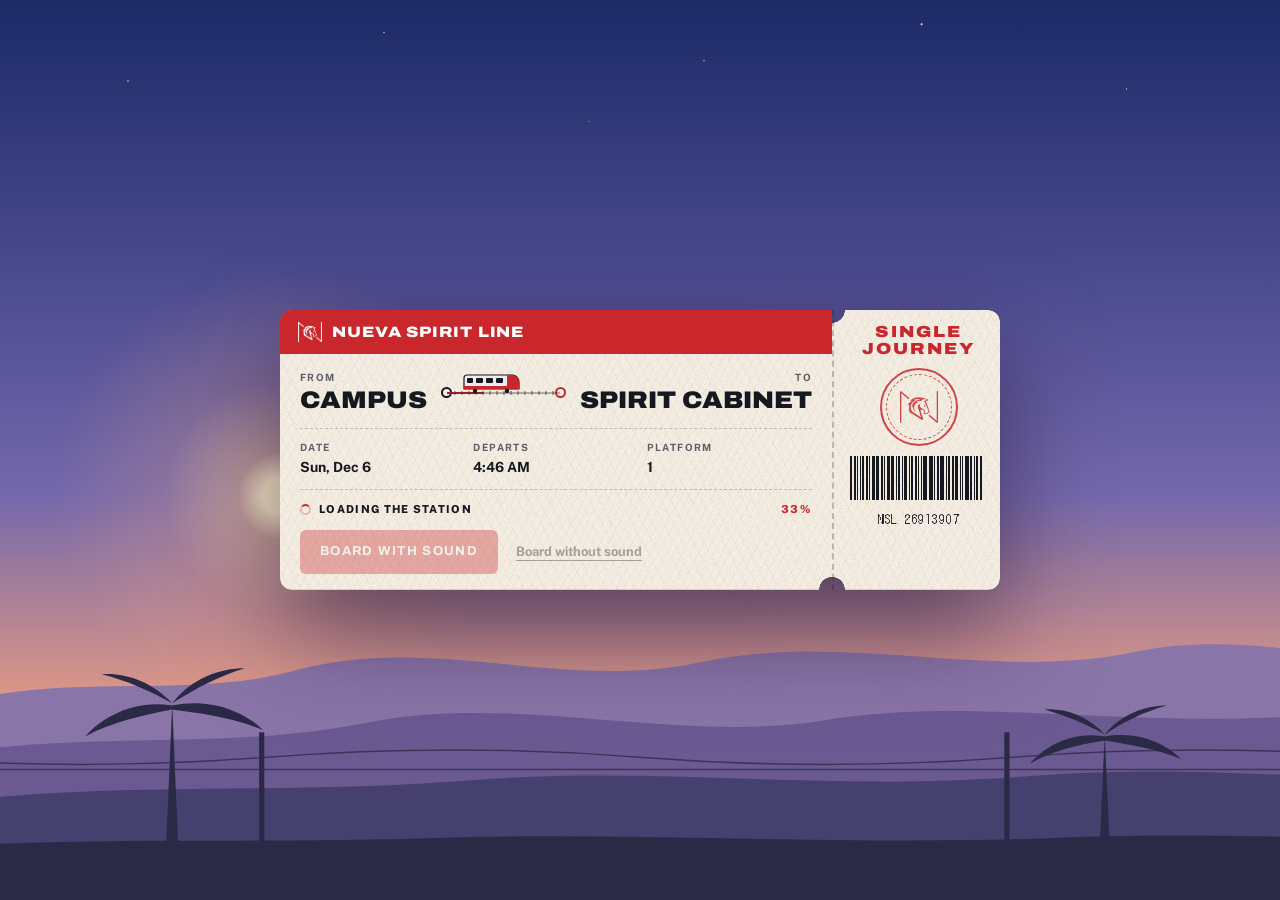
==== index.html @ 4d7936a9 "Events ride on the screen, photo submissions with review, and the Spirit Co-Leads in the cab Events " ====
<!doctype html>
<html lang="en">
<head>
<meta charset="utf-8">
<meta name="viewport" content="width=device-width,initial-scale=1,viewport-fit=cover">
<title>Nueva Spirit Cabinet</title>
<meta name="description" content="Nueva Spirit Cabinet: the photo gallery, the weekly newsletter, events, the Spirit Points standings and the people behind Nueva spirit.">
<meta name="theme-color" content="#c9272c">
<meta property="og:title" content="Nueva Spirit Cabinet">
<meta property="og:description" content="Photos, the weekly newsletter, events and the Spirit Points standings. All aboard.">
<meta property="og:type" content="website">
<meta name="twitter:card" content="summary_large_image">
<meta property="og:image" content="/share.png">
<link rel="icon" type="image/png" href="/favicon-64.png">
<link rel="apple-touch-icon" href="/apple-touch-icon.png">
<script type="importmap">{"imports":{"three":"/vendor/three.module.min.js"}}</script>
<link rel="modulepreload" href="/vendor/three.module.min.js">
<!-- the station's modules, fetched in parallel while the ticket loads (otherwise each waits for the one that imports it) -->
<link rel="modulepreload" href="/hub/hub.js">
<link rel="modulepreload" href="/hub/station.js">
<link rel="modulepreload" href="/hub/scenery.js">
<link rel="modulepreload" href="/hub/train.js">
<link rel="modulepreload" href="/hub/interior.js">
<link rel="modulepreload" href="/hub/people.js">
<link rel="modulepreload" href="/hub/city.js">
<link rel="modulepreload" href="/hub/crowd.js">
<link rel="modulepreload" href="/hub/surfaces.js">
<link rel="modulepreload" href="/hub/scenes.js">
<link rel="modulepreload" href="/hub/eventride.js">
<link rel="modulepreload" href="/hub/ridetrain.js">
<link rel="modulepreload" href="/vendor/jsm/loaders/GLTFLoader.js">
<link rel="modulepreload" href="/vendor/jsm/utils/SkeletonUtils.js">
<link rel="modulepreload" href="/vendor/jsm/utils/BufferGeometryUtils.js">
<link rel="modulepreload" href="/vendor/jsm/postprocessing/EffectComposer.js">
<link rel="modulepreload" href="/vendor/jsm/postprocessing/UnrealBloomPass.js">
<link rel="preconnect" href="https://fonts.googleapis.com">
<link rel="preconnect" href="https://fonts.gstatic.com" crossorigin>
<link rel="stylesheet" href="/gallery/gallery.css">
<link rel="stylesheet" href="/points/board.css">
<link rel="stylesheet" href="https://fonts.googleapis.com/css2?family=Archivo:wdth,wght@62..125,400..900&family=Public+Sans:wght@400;500;600;700&family=DotGothic16&family=Newsreader:ital,wght@0,400;0,600;0,700;0,800;1,400&display=swap">
<style>
/* Layout: a golden-hour 3D platform fills the screen; a white station sign sits top-left, the LED departure board (the menu) bottom-left, and the train's doors are the sections. */
:root{
  --sky-top:#1c2a66; --sky-mid:#7468ab; --sky-low:#ffb07a;
  --paper:#f6f0e5; --ink:#16181f; --muted:#5b5e68; --red:#c9272c; --red-dark:#a61e22;
  --board:#0b0b0e; --amber:#ffad1f; --amber-dim:#7a4f0a; --green:#5dff8f; --navy:#132047; --navy-2:#1c2d63;
  --r:6px; --lift:0 8px 22px -12px rgba(10,8,30,.7); /* one corner radius and one shadow for every control */
  --display:'Archivo','Arial Narrow',system-ui,sans-serif;
  --body:'Public Sans',ui-sans-serif,system-ui,-apple-system,'Segoe UI',sans-serif;
  --led:'DotGothic16',ui-monospace,'SFMono-Regular',Menlo,monospace;
  --ease:cubic-bezier(.16,1,.3,1);
  --logo:url("/assets/logo.png");
  color-scheme:light;
}
*{box-sizing:border-box}
html,body{height:100%}
body{margin:0;background:linear-gradient(180deg,var(--sky-top) 0%,var(--sky-mid) 48%,var(--sky-low) 100%);color:var(--ink);font-family:var(--body);font-size:16px;line-height:1.5;-webkit-font-smoothing:antialiased;overflow:hidden}
h1,h2,p{margin:0}
a{color:inherit}
button{font:inherit;color:inherit;background:none;border:0;padding:0;cursor:pointer}
:focus-visible{outline:2px solid var(--amber);outline-offset:3px}
.logo-img{display:block;background:currentColor;-webkit-mask:var(--logo) center/contain no-repeat;mask:var(--logo) center/contain no-repeat}

#station{position:fixed;inset:0;width:100%;height:100%;display:block;touch-action:pan-y}
#station.pointer{cursor:pointer}
.vignette{position:fixed;inset:0;pointer-events:none;background:radial-gradient(130% 100% at 50% 40%,transparent 60%,rgba(30,12,30,.35) 100%)}

/* Station sign (brand) and sound pill */
.hud{position:fixed;top:0;left:0;right:0;z-index:20;display:flex;justify-content:space-between;align-items:flex-start;gap:12px;padding:calc(16px + env(safe-area-inset-top,0px)) clamp(16px,3vw,36px) 0;pointer-events:none}
.hud>*{pointer-events:auto}
.sign{display:flex;align-items:center;color:#fff;text-decoration:none;padding:4px 2px;filter:drop-shadow(0 1px 1px rgba(20,10,40,.4)) drop-shadow(0 4px 14px rgba(20,10,40,.35));transition:opacity .3s}
.sign:hover{opacity:.85}
.sign .bar{display:none}
.sign .in{display:flex;align-items:center;gap:14px}
.sign .logo-img{width:30px;height:30px;color:#fff}
.sign .in>span:last-child{display:flex;flex-direction:column;gap:6px;padding-left:14px;border-left:1px solid rgba(255,255,255,.5)}
.sign b{display:block;white-space:nowrap;font-family:var(--display);font-weight:800;font-size:15px;line-height:1;letter-spacing:.34em;text-transform:uppercase;color:#fff}
.sign span.sub{display:block;white-space:nowrap;font-size:9.5px;font-weight:600;letter-spacing:.26em;text-transform:uppercase;color:rgba(255,255,255,.8);line-height:1}
@media (max-width:640px){.sign b{font-size:13px;letter-spacing:.28em}.sign .logo-img{width:26px;height:26px}.sign .in{gap:11px}.sign .in>span:last-child{padding-left:11px}}
.sound{display:flex;align-items:center;gap:9px;white-space:nowrap;background:#fff;border-radius:var(--r);padding:8px 12px;font-family:var(--display);font-size:12px;font-weight:700;letter-spacing:.1em;text-transform:uppercase;box-shadow:var(--lift);transition:background-color .3s,color .3s}
.hud-r{display:flex;gap:8px;align-items:center}
/* over the headphone listener's head (placed every frame), with a little pointer down to him */
.sound.float{position:fixed;left:0;top:0;z-index:16;will-change:transform}
.sound.float::after{content:"";position:absolute;left:50%;bottom:-6px;margin-left:-6px;border:6px solid transparent;border-bottom:0;border-top-color:#fff;transition:border-color .3s}
.sound.float.on::after{border-top-color:var(--red)}
.replay{display:none}.replay svg{width:13px;height:13px}
body.entered .replay{display:flex}
@media (max-width:640px){.replay .lbl{display:none}.replay{padding:8px 10px}}
.sound .bars{display:flex;align-items:flex-end;gap:2px;height:12px}
.sound .bars i{display:block;width:2px;height:3px;background:currentColor;border-radius:1px}
.sound.on{background:var(--red);color:#fff}
.sound.on .bars i{animation:eq 1s ease-in-out infinite}
.sound.on .bars i:nth-child(2){animation-delay:-.4s}.sound.on .bars i:nth-child(3){animation-delay:-.7s}.sound.on .bars i:nth-child(4){animation-delay:-.2s}
@keyframes eq{0%,100%{height:3px}50%{height:12px}}

/* screen-reader-only text */
.sr-only{position:absolute;width:1px;height:1px;margin:-1px;overflow:hidden;clip:rect(0 0 0 0);white-space:nowrap}

/* Departures: a split-flap timetable, like the big boards in a station hall. It's the menu. */
.board{--cw:15px;position:fixed;z-index:20;left:clamp(16px,3vw,36px);bottom:calc(18px + env(safe-area-inset-bottom,0px));width:min(612px,calc(100% - 32px));background:linear-gradient(180deg,#1f2026,#15161a);border-radius:8px;padding:0 0 8px;color:#f3efe6;font-family:var(--body);box-shadow:0 0 0 1px #050506,inset 0 1px 0 rgba(255,255,255,.07),0 30px 60px -20px rgba(10,5,20,.75);overflow:hidden;transform:translateY(24px);opacity:0;transition:opacity .8s var(--ease),transform 1s var(--ease)}
.board.show{opacity:1;transform:none}
.b-head{display:flex;justify-content:space-between;align-items:center;gap:12px;padding:9px 14px;background:#132047;border-bottom:2px solid #0a0f22}
.b-head .t{display:flex;align-items:center;gap:9px;font-family:var(--display);font-stretch:112%;font-weight:800;font-size:15px;letter-spacing:.06em;text-transform:uppercase;color:#fff}
.b-head .t svg{width:18px;height:18px;flex:none}
.b-cols,.board .row{display:grid;grid-template-columns:auto minmax(0,1fr) auto auto;gap:12px;align-items:center}
.b-cols{padding:8px 14px 3px;font-size:10px;font-weight:700;letter-spacing:.14em;text-transform:uppercase;color:#8d909b}
.b-cols span:nth-child(3),.b-cols span:nth-child(4){text-align:left}
.board .row{width:100%;text-align:left;padding:5px 14px;position:relative;transition:background-color .2s}
.board .row::before{content:"";position:absolute;left:0;top:5px;bottom:5px;width:3px;border-radius:0 2px 2px 0;background:#ffd23f;opacity:0;transition:opacity .2s}
.board .row:hover,.board .row.on{background:rgba(255,255,255,.055)}
.board .row:hover::before,.board .row.on::before{opacity:1}
.board .row .d{overflow:hidden}
.flap{display:flex;gap:2px}
.flap i{position:relative;flex:none;display:grid;place-items:center;width:var(--cw);height:calc(var(--cw) * 1.5);border-radius:2px;background:linear-gradient(180deg,#2d2e35 0,#25262c 49%,#1b1c21 51%,#202127 100%);box-shadow:inset 0 -1px 0 rgba(0,0,0,.55),0 1px 1px rgba(0,0,0,.4);font-style:normal;font-weight:700;font-size:calc(var(--cw) * .98);line-height:1;color:#f3efe6;text-transform:uppercase;backface-visibility:hidden}
.flap i::after{content:"";position:absolute;left:0;right:0;top:calc(50% - .5px);height:1px;background:rgba(0,0,0,.8)} /* the split between the two flaps */
.flap i.go{animation:flip .08s ease-in}
@keyframes flip{50%{transform:perspective(60px) rotateX(-70deg);filter:brightness(.6)}}
.board .row .s.live i{color:#7dffa6}
.board .row .s.due i{color:#ffd23f}
.board .row .s.soon i{color:#b9bcc6}
@media (max-width:760px){
  .board{--cw:12px;left:12px;right:12px;width:auto}
  .b-cols,.board .row{grid-template-columns:minmax(0,1fr) auto auto;gap:8px}
  .b-cols,.board .row{padding-left:10px;padding-right:10px}
  .b-cols .tm,.board .row .tm,.b-cols .cr,.board .row .c{display:none}
  .b-cols,.board .row{grid-template-columns:minmax(0,1fr) auto}
  .flap{gap:1.5px}
  .b-head{padding:8px 10px}.b-head .t{font-size:13px}
}

/* Service notice (sections not open yet) */
.notice{position:fixed;inset:0;z-index:40;display:grid;place-items:center;padding:20px}
.notice[hidden]{display:none}
.n-bg{position:absolute;inset:0;background:rgba(28,18,40,.45);opacity:0;transition:opacity .4s}
.n-card{position:relative;width:min(440px,100%);background:var(--paper);border-radius:10px;overflow:hidden;box-shadow:0 40px 90px -30px rgba(20,10,30,.8);opacity:0;transform:translateY(14px);transition:opacity .4s,transform .6s var(--ease)}
.notice.open .n-bg{opacity:1}
.notice.open .n-card{opacity:1;transform:none}
.n-top{background:var(--red);color:#fff;padding:10px 20px;font-size:12px;font-weight:800;letter-spacing:.14em;text-transform:uppercase;display:flex;justify-content:space-between}
.n-body{padding:22px 22px 24px}
.n-body .car{font-size:12px;font-weight:700;letter-spacing:.1em;text-transform:uppercase;color:var(--muted)}
.n-body h2{font-family:var(--display);font-stretch:118%;font-weight:850;font-size:clamp(24px,3.4vw,32px);line-height:1;text-transform:uppercase;margin-top:8px}
.n-body p{color:#3b3e47;margin-top:12px}
.n-close{margin-top:20px;background:var(--ink);color:#fff;border-radius:var(--r);padding:12px 20px;font-size:13px;font-weight:700;letter-spacing:.06em;text-transform:uppercase;transition:background-color .25s}
.n-close:hover{background:var(--red)}

/* Meet the Cabinet: name tags over the crew in the cab, and the way back */
#crew{position:fixed;inset:0;z-index:30;pointer-events:none}
#crew .tag{position:absolute;left:0;top:0;display:flex;flex-direction:column;align-items:center;gap:1px;padding:7px 14px 8px;border-radius:4px;background:rgba(255,255,255,.97);color:var(--ink);box-shadow:var(--lift),inset 0 3px 0 var(--red);white-space:nowrap;opacity:0;transition:opacity .45s ease;will-change:transform}
#crew .tag.on{opacity:1}
#crew .tag::after{content:"";position:absolute;left:50%;bottom:-6px;margin-left:-6px;border:6px solid transparent;border-bottom:0;border-top-color:rgba(255,255,255,.96)}
#crew .tag b{font-family:var(--display);font-size:14px;font-weight:800;letter-spacing:.04em;text-transform:uppercase;line-height:1.1}
#crew .tag span{font-size:10px;font-weight:700;letter-spacing:.12em;text-transform:uppercase;color:var(--muted)}
#crew .tag span:empty{display:none}
.crew-back{position:absolute;left:50%;white-space:nowrap;bottom:calc(28px + env(safe-area-inset-bottom));transform:translate(-50%,12px);opacity:0;pointer-events:none;display:inline-flex;align-items:center;gap:10px;padding:11px 18px 11px 16px;border-radius:var(--r);background:#fff;color:var(--ink);font-family:var(--display);font-size:12.5px;font-weight:700;letter-spacing:.1em;text-transform:uppercase;box-shadow:var(--lift);transition:opacity .5s ease,transform .6s var(--ease),background-color .2s}
.crew-back:hover{background:#f1ece2}
.back::before{content:"";width:7px;height:7px;margin-right:1px;border-left:2px solid currentColor;border-bottom:2px solid currentColor;transform:rotate(45deg)}
body.visiting .crew-back:not(.board-back){opacity:1;transform:translate(-50%,0);pointer-events:auto}
/* the photo gallery, over the inside of car 1: the evening sky, frosted, with the car behind it */
#gallery{position:fixed;inset:0;z-index:31;color:#fff;background:linear-gradient(180deg,rgba(16,21,50,.9) 0%,rgba(34,32,70,.87) 60%,rgba(84,52,66,.85) 100%);-webkit-backdrop-filter:blur(16px) saturate(1.1);backdrop-filter:blur(16px) saturate(1.1);opacity:0;transition:opacity .6s ease}
#gallery.open{opacity:1}
.gal-scroll{position:absolute;inset:0;overflow-y:auto;overscroll-behavior:contain;-webkit-overflow-scrolling:touch;padding:calc(30px + env(safe-area-inset-top,0px)) clamp(16px,3vw,36px) calc(110px + env(safe-area-inset-bottom,0px))}
.gal-head,.gal-scroll .grid,.gal-scroll .empty{max-width:1480px;margin-left:auto;margin-right:auto}
.gal-head{margin-bottom:26px;padding-bottom:20px;border-bottom:1px solid rgba(255,255,255,.18);transform:translateY(10px);transition:transform .8s var(--ease)}
#gallery.open .gal-head{transform:none}
.gal-head h2{margin:0;font-family:var(--display);font-weight:800;font-size:clamp(30px,4.4vw,50px);line-height:1;letter-spacing:-.015em}
#gallery .gal-back{position:fixed;z-index:35}
/* the leaderboard on the billboard: its own way back sits under it (the one at the foot of the board scrolls away) */
.board-back{position:fixed;z-index:16}
body.onboard .board-back{opacity:1;transform:translate(-50%,0);pointer-events:auto}
#bboard .bb-back{display:none}
#gallery.open .gal-back{opacity:1;transform:translate(-50%,0);pointer-events:auto}

/* the newsletter and the events screen: page arrows and the way back */
#scene-ui{position:fixed;inset:0;z-index:30;pointer-events:none}
/* the controls in a row: the pages (or stops) and the way back, the same white plates */
.sc-bar{position:absolute;left:50%;bottom:calc(28px + env(safe-area-inset-bottom));display:flex;align-items:center;gap:10px;transform:translate(-50%,12px);opacity:0;pointer-events:none;transition:opacity .5s ease,transform .6s var(--ease)}
body.visiting .sc-bar{opacity:1;transform:translate(-50%,0);pointer-events:auto}
.sc-bar .crew-back,body.visiting .sc-bar .crew-back{position:static;transform:none;opacity:1;pointer-events:auto;transition:background-color .2s}
.sc-nav{display:flex;align-items:center;gap:2px;padding:3px;border-radius:var(--r);background:#fff;color:var(--ink);box-shadow:var(--lift)}
.sc-nav[hidden]{display:none}
.sc-arrow{display:grid;place-items:center;width:38px;height:34px;border-radius:4px;transition:background-color .2s,opacity .2s}
.sc-arrow:hover{background:#f1ece2}
.sc-arrow svg{width:16px;height:16px}
.sc-arrow[disabled]{opacity:.25;pointer-events:none}
.sc-count{min-width:56px;text-align:center;font-family:var(--display);font-size:12.5px;font-weight:700;letter-spacing:.1em;font-variant-numeric:tabular-nums}
@media (max-width:520px){.sc-bar{flex-direction:column;gap:8px}}
@media (max-width:560px){#crew .tag{padding:5px 10px 6px}#crew .tag b{font-size:12px}#crew .tag span{font-size:9px}}
/* the officer: his label on the platform, and what he says */
.cop-tag{position:fixed;left:0;top:0;z-index:15;display:flex;align-items:center;gap:8px;padding:7px 12px 7px 10px;border-radius:4px;background:var(--navy);color:#fff;box-shadow:var(--lift),inset 0 0 0 1px rgba(255,255,255,.08);opacity:0;pointer-events:none;transition:opacity .5s ease,background-color .2s;will-change:transform}
.cop-tag.on{opacity:1;pointer-events:auto}
.cop-tag b{font-family:var(--display);font-weight:800;font-size:12.5px;line-height:1;letter-spacing:.14em;text-transform:uppercase}
.cop-tag::after{content:"";position:absolute;left:50%;bottom:-6px;margin-left:-6px;border:6px solid transparent;border-bottom:0;border-top-color:var(--navy);transition:border-color .2s}
.cop-tag svg{width:14px;height:14px;flex:none;color:var(--amber)}
.cop-tag:hover{background:var(--navy-2)}.cop-tag:hover::after{border-top-color:var(--navy-2)}
.talk{position:fixed;left:50%;bottom:calc(28px + env(safe-area-inset-bottom,0px));z-index:32;display:flex;gap:10px;justify-content:center;width:max-content;max-width:calc(100% - 28px);transform:translate(-50%,14px);opacity:0;transition:opacity .45s ease,transform .6s var(--ease)}
.talk[hidden]{display:none}
.talk:not(.open){pointer-events:none} /* faded out, it mustn't catch clicks meant for what's underneath */
.talk.open{opacity:1;transform:translate(-50%,0)}
.talk-btn{display:inline-flex;align-items:center;justify-content:center;gap:10px;padding:11px 18px;border-radius:var(--r);background:#fff;color:var(--ink);font-family:var(--display);font-size:12.5px;font-weight:700;letter-spacing:.1em;text-transform:uppercase;text-decoration:none;white-space:nowrap;box-shadow:var(--lift);transition:background-color .2s,color .2s}
.talk-btn:hover{background:#f1ece2}.talk-btn.primary{background:var(--red);color:#fff}.talk-btn.primary:hover{background:var(--red-dark)}
@media (max-width:420px){.talk{flex-direction:column;align-items:stretch}.talk-btn{text-align:center}}
#flash{position:fixed;inset:0;z-index:45;pointer-events:none;background:radial-gradient(circle at 50% 50%,#fffaf0 0%,#ffe2b8 45%,#ffb07a 100%);opacity:0;transition:opacity .5s ease}
#flash.on{opacity:1}

/* Loader: a detailed paper ticket over a painted sunset */
#loader{position:fixed;inset:0;z-index:50;display:grid;place-items:center;padding:20px;overflow:hidden;background:linear-gradient(180deg,var(--sky-top) 0%,#4a4a8e 30%,var(--sky-mid) 55%,#f2a07e 82%,var(--sky-low) 100%);transition:opacity 1.3s ease .7s,visibility 0s linear 2.1s}
.quick-load{display:none;position:relative;flex-direction:column;align-items:center;gap:20px;color:#fff}
.quick-load .logo-img{width:56px;height:56px;filter:drop-shadow(0 6px 18px rgba(20,10,40,.5))}
.ql-bar{width:150px;height:2px;border-radius:2px;background:rgba(255,255,255,.25);overflow:hidden}
.ql-bar i{display:block;height:100%;background:#fff;transform-origin:left;transform:scaleX(0)}
#loader.quick .quick-load{display:flex}#loader.quick .tk-wrap{display:none}
.ql-tap{display:none;color:#fff;border:1px solid rgba(255,255,255,.55);border-radius:var(--r);padding:11px 20px;font-family:var(--display);font-size:12.5px;font-weight:700;letter-spacing:.14em;text-transform:uppercase;background:rgba(255,255,255,.08);backdrop-filter:blur(6px);-webkit-backdrop-filter:blur(6px);transition:background-color .25s}
.ql-tap:hover,.ql-tap:focus-visible{background:rgba(255,255,255,.2)}
#loader.tap{cursor:pointer}#loader.tap .ql-bar{display:none}#loader.tap .ql-tap{display:block;animation:qlTap .7s cubic-bezier(.2,.7,.2,1) both}
@keyframes qlTap{from{opacity:0;transform:translateY(8px)}}
#loader.out{opacity:0;visibility:hidden;pointer-events:none}
.sunglow{position:absolute;left:22%;bottom:16%;width:520px;height:520px;margin:-260px 0 0 -260px;border-radius:50%;background:radial-gradient(circle,rgba(255,240,200,.95) 0 5%,rgba(255,200,140,.5) 12%,rgba(255,170,120,.18) 32%,transparent 62%);pointer-events:none}
.stars{position:absolute;inset:0 0 55% 0;background-image:radial-gradient(1px 1px at 10% 20%,#fff9 50%,transparent),radial-gradient(1px 1px at 30% 8%,#fff8 50%,transparent),radial-gradient(1px 1px at 55% 15%,#fff7 50%,transparent),radial-gradient(1.5px 1.5px at 72% 6%,#fffa 50%,transparent),radial-gradient(1px 1px at 88% 22%,#fff8 50%,transparent),radial-gradient(1px 1px at 46% 30%,#fff5 50%,transparent);pointer-events:none}
.scenery{position:absolute;left:0;right:0;bottom:0;width:100%;height:46%;pointer-events:none}
.tk-wrap{position:relative;perspective:1300px;width:min(720px,100%)}
.ticket{--rx:0deg;--ry:0deg;--hx:50%;--hy:50%;position:relative;display:flex;width:100%;transform:rotateX(var(--rx)) rotateY(var(--ry));transform-style:preserve-3d;transition:transform .5s var(--ease);filter:drop-shadow(0 40px 50px rgba(30,12,40,.55))}
.ticket>.paper{position:absolute;inset:0;border-radius:12px;background-color:var(--paper);background-image:var(--grain-img),repeating-linear-gradient(118deg,rgba(201,39,44,.045) 0 1px,transparent 1px 7px),repeating-linear-gradient(62deg,rgba(28,42,102,.035) 0 1px,transparent 1px 9px);-webkit-mask:radial-gradient(circle 13px at calc(100% - 168px) 0,#0000 97%,#000) top/100% 51% no-repeat,radial-gradient(circle 13px at calc(100% - 168px) 100%,#0000 97%,#000) bottom/100% 51% no-repeat;mask:radial-gradient(circle 13px at calc(100% - 168px) 0,#0000 97%,#000) top/100% 51% no-repeat,radial-gradient(circle 13px at calc(100% - 168px) 100%,#0000 97%,#000) bottom/100% 51% no-repeat}
.tk-main,.tk-stub{position:relative}
.tk-main{flex:1;min-width:0}
.tk-band{display:flex;align-items:center;gap:10px;background:var(--red);color:#fff;border-radius:12px 0 0 0;padding:10px 18px}
.tk-band .logo-img{width:24px;height:24px;color:#fff;flex:none}
.tk-band b{font-family:var(--display);font-stretch:118%;font-weight:850;font-size:15px;letter-spacing:.06em;text-transform:uppercase}
.tk-band .ty{margin-left:auto;font-size:11px;font-weight:700;letter-spacing:.12em;text-transform:uppercase;border:1.5px solid rgba(255,255,255,.7);border-radius:4px;padding:2px 7px}
.tk-body{padding:16px 20px 16px}
.route{display:grid;grid-template-columns:auto minmax(0,1fr) auto;align-items:end;gap:14px}
.stop small,.fields dt{display:block;font-size:10px;font-weight:700;letter-spacing:.14em;text-transform:uppercase;color:var(--muted)}
.stop b{display:block;font-family:var(--display);font-stretch:112%;font-weight:900;font-size:clamp(18px,3vw,24px);line-height:1;text-transform:uppercase;margin-top:3px}
.stop span{display:block;font-size:11px;font-weight:600;color:var(--muted);margin-top:3px}
.stop.to{text-align:right}
.route-line{position:relative;height:30px;margin-bottom:12px;min-width:90px}
.route-line::before{content:"";position:absolute;left:6px;right:6px;top:21px;height:4px;background:repeating-linear-gradient(90deg,#8b8377 0 2px,transparent 2px 7px);opacity:.7}
.route-line::after{content:"";position:absolute;left:6px;right:6px;top:22px;height:1.5px;background:var(--ink);opacity:.3}
.route-line .fill{position:absolute;left:6px;right:6px;top:22px;height:2px;background:var(--red);transform-origin:left;transform:scaleX(0)}
.route-line .dot{position:absolute;top:17px;width:11px;height:11px;border-radius:50%;background:var(--paper);border:2.5px solid var(--ink)}
.route-line .dot.a{left:0}.route-line .dot.b{right:0;border-color:var(--red)}
.mini-train{position:absolute;top:2px;left:0;width:58px;height:22px;transform:scaleX(-1);transition:left .2s linear}
.fields{display:grid;grid-template-columns:repeat(3,minmax(0,1fr));gap:8px;margin:16px 0 0;padding:11px 0;border-block:1.5px dashed rgba(22,24,31,.22)}
.fields dd{margin:2px 0 0;font-weight:700;font-size:14px;white-space:nowrap;overflow:hidden;text-overflow:ellipsis}
.tk-status{display:flex;justify-content:space-between;align-items:center;margin-top:10px;height:18px;font-size:11px;font-weight:800;letter-spacing:.12em;text-transform:uppercase;color:var(--ink)}
.tk-load{display:flex;align-items:center;gap:8px}
.tk-spin{width:11px;height:11px;border-radius:50%;border:2px solid rgba(201,39,44,.25);border-top-color:var(--red);animation:tkSpin .8s linear infinite}
@keyframes tkSpin{to{transform:rotate(360deg)}}
#load-pct{font-variant-numeric:tabular-nums;color:var(--red)}
.tk-status.done .tk-spin{animation:none;border:0;background:#2fa35a;width:8px;height:8px;margin:0 2px;box-shadow:0 0 0 3px rgba(47,163,90,.2)}
.tk-status.done #load-pct{opacity:0;transition:opacity .4s}
.ql-label{font-size:11px;font-weight:700;letter-spacing:.2em;text-transform:uppercase;color:rgba(255,255,255,.8);margin-top:-8px}
#loader.tap .ql-label{display:none}
.gate{display:flex;align-items:center;gap:16px;flex-wrap:wrap;margin-top:12px;opacity:.35;pointer-events:none;transition:opacity .5s}
.gate.ready{opacity:1;pointer-events:auto}
.enter-btn{background:var(--red);color:#fff;border-radius:var(--r);padding:12px 20px;font-family:var(--display);font-size:13px;font-weight:700;letter-spacing:.1em;text-transform:uppercase;transition:background-color .2s}
.enter-btn:hover{background:var(--red-dark)}
.quiet-btn{font-size:13px;font-weight:700;color:var(--ink);text-decoration:underline;text-underline-offset:4px;padding:6px 2px}
.quiet-btn:hover{color:var(--red)}
.fine{margin-top:12px;font-size:10.5px;line-height:1.45;color:#7a7568}
.tk-stub{flex:none;width:168px;display:flex;flex-direction:column;align-items:center;gap:10px;padding:14px 12px 14px 16px;border-left:2px dashed rgba(22,24,31,.25)}
.admit{font-family:var(--display);font-stretch:118%;font-weight:900;font-size:16px;letter-spacing:.14em;text-transform:uppercase;color:var(--red);text-align:center;line-height:1.05}
.holo{position:relative;width:78px;height:78px;border-radius:50%;border:2px solid var(--red);color:var(--red);opacity:.85}
.holo::before{content:"";position:absolute;inset:4px;border-radius:50%;border:1px dashed currentColor}
.holo .logo-img{position:absolute;inset:18px;color:currentColor}
.barcode{display:flex;align-items:stretch;gap:1.5px;height:44px;width:100%}
.barcode i{background:var(--ink);flex:none}
.serial{font-family:var(--led);font-size:12px;letter-spacing:.08em;color:var(--ink)}
.hole{position:absolute;right:20px;top:14px;width:22px;height:22px;border-radius:50%;background:#5b4d84;box-shadow:inset 0 2px 4px rgba(0,0,0,.45);transform:scale(0);transition:transform .25s cubic-bezier(.3,1.6,.5,1)}
.punched .hole{transform:scale(1)}
.stamp{position:absolute;right:120px;top:46%;display:flex;flex-direction:column;align-items:center;padding:6px 14px;border:3px double var(--red);border-radius:8px;color:var(--red);font-family:var(--display);font-stretch:118%;transform:rotate(-14deg) scale(1.9);opacity:0;mix-blend-mode:multiply;pointer-events:none;transition:transform .32s cubic-bezier(.2,1.6,.4,1),opacity .2s}
.stamp b{font-weight:900;font-size:22px;letter-spacing:.1em;text-transform:uppercase;line-height:1}
.stamp span{font-family:var(--led);font-size:11px;letter-spacing:.06em;margin-top:2px}
.stamped .stamp{transform:rotate(-14deg) scale(1);opacity:.82}
#loader.out .ticket{transition:transform 1.1s cubic-bezier(.6,0,.3,1) .5s,opacity .7s ease .75s;transform:translateY(55vh) rotateX(50deg) scale(.6);opacity:0}
@media (max-width:640px){
  .ticket{flex-direction:column}
  .ticket>.paper{-webkit-mask:none;mask:none}
  .tk-band{border-radius:12px 12px 0 0}
  .route{grid-template-columns:1fr 1fr;row-gap:4px}.route-line{grid-column:1/-1;grid-row:2;margin:0}
  .tk-stub{width:auto;flex-direction:row;flex-wrap:wrap;justify-content:space-between;border-left:0;border-top:2px dashed rgba(22,24,31,.25);padding:12px 16px}
  .tk-stub .barcode{width:120px;height:34px}.holo{width:56px;height:56px}.holo .logo-img{inset:13px}.admit{font-size:13px}
  .stamp{right:24px;top:auto;bottom:70px}
  .hole{right:auto;left:50%;top:auto;bottom:-11px;margin-left:-11px}
}
.skip{position:fixed;z-index:30;right:clamp(16px,3vw,36px);bottom:calc(20px + env(safe-area-inset-bottom,0px));background:rgba(255,255,255,.92);color:var(--ink);border-radius:var(--r);padding:8px 14px;font-family:var(--display);font-size:12px;font-weight:700;letter-spacing:.1em;box-shadow:var(--lift);text-transform:uppercase;opacity:0;pointer-events:none;transition:opacity .6s}
body.intro .skip{opacity:1;pointer-events:auto}
body.intro .hud,body.intro .board{opacity:0!important;pointer-events:none}
.hud{transition:opacity 1s var(--ease),transform 1.2s var(--ease);transition-delay:1.2s}
body.pre .hud{opacity:0;transform:translateY(-14px)}
/* stepping through a door: the platform UI gets out of the way */
body.boarding .hud,body.boarding .board{opacity:0;transform:translateY(10px);transition:opacity .45s ease,transform .6s var(--ease);transition-delay:0s;pointer-events:none}

/* Without WebGL or with reduced motion: the board becomes the page */
body.static{overflow:auto}
body.static #station,body.static .vignette{display:none}
body.static #title{position:relative;width:auto;height:auto;margin:0 auto;clip:auto;overflow:visible;white-space:normal;padding:110px 20px 0;max-width:640px;color:#fff;font-family:var(--display);font-stretch:125%;font-weight:900;text-transform:uppercase;font-size:clamp(26px,6vw,48px);line-height:.95}
body.static .board{position:relative;left:auto;bottom:auto;opacity:1;transform:none;margin:24px auto 40px;width:min(560px,calc(100% - 32px))}
@media (prefers-reduced-motion:reduce){*,*::before,*::after{animation:none!important;transition:none!important}}
</style>
</head>
<body class="pre">
<canvas id="station" aria-hidden="true"></canvas>
<div class="vignette" aria-hidden="true"></div>

<div id="loader" role="dialog" aria-label="Your ticket">
  <div class="stars" aria-hidden="true"></div>
  <div class="sunglow" aria-hidden="true"></div>
  <svg class="scenery" viewBox="0 0 1440 400" preserveAspectRatio="xMidYMax slice" aria-hidden="true">
    <path d="M0 230 C140 170 260 210 380 180 C520 140 640 200 780 170 C920 140 1060 190 1200 160 C1300 140 1380 170 1440 160 V400 H0Z" fill="#8a75a8"/>
    <path d="M0 270 C160 230 300 260 460 228 C600 200 760 250 900 226 C1060 200 1220 244 1440 214 V400 H0Z" fill="#6b5a92"/>
    <path d="M0 312 C200 282 360 300 560 284 C740 270 900 296 1100 280 C1260 268 1360 286 1440 278 V400 H0Z" fill="#45406e"/>
    <g fill="#2b2a46"><path d="M0 352 C160 338 320 346 520 340 C720 334 920 348 1120 340 C1280 334 1380 342 1440 340 V400 H0Z"/>
      <path d="M262 352 L268 210 L274 352Z"/><path d="M268 212 c-40 -6 -70 14 -84 30 c26 -14 54 -20 84 -26z M268 212 c40 -8 72 8 88 24 c-28 -12 -58 -16 -88 -20z M268 210 c-20 -22 -48 -30 -68 -28 c24 6 46 16 68 28z M268 210 c18 -24 46 -34 70 -34 c-26 8 -48 20 -70 34z"/>
      <path d="M1164 350 L1169 240 L1174 350Z"/><path d="M1169 242 c-34 -6 -60 12 -72 26 c22 -12 46 -18 72 -22z M1169 242 c34 -6 60 8 74 22 c-24 -10 -50 -14 -74 -18z M1169 240 c-16 -18 -40 -26 -58 -24 c20 6 40 14 58 24z M1169 240 c16 -20 40 -28 60 -28 c-22 6 -42 16 -60 28z"/></g>
    <g stroke="#2b2a46" stroke-width="1.5" fill="none" opacity=".75"><path d="M0 262 Q180 276 360 262 T720 262 T1080 262 T1440 262"/><path d="M0 274 H1440"/></g>
    <g fill="#2b2a46"><rect x="352" y="238" width="5" height="120"/><rect x="1072" y="238" width="5" height="120"/></g>
  </svg>
  <div class="quick-load"><span class="logo-img" aria-hidden="true"></span><div class="ql-bar" aria-hidden="true"><i id="ql-bar"></i></div><span class="ql-label" role="status">Loading</span><button class="ql-tap" id="ql-tap" type="button" tabindex="-1">Tap to board</button></div>
  <div class="tk-wrap" id="tk-wrap">
    <div class="ticket" id="ticket">
      <div class="paper" aria-hidden="true"></div>
      <div class="tk-main">
        <div class="tk-band"><span class="logo-img" aria-hidden="true"></span><b id="tk-name">Nueva Spirit Line</b></div>
        <div class="tk-body">
          <div class="route">
            <div class="stop"><small>From</small><b>Campus</b></div>
            <div class="route-line" aria-hidden="true">
              <i class="dot a"></i><i class="fill" id="load-bar"></i><i class="dot b"></i>
              <svg class="mini-train" id="mini-train" viewBox="0 0 58 22"><path d="M8 3 H54 a3 3 0 0 1 3 3 V17 H2 V11 Q2 4 8 3Z" fill="#e9ebef" stroke="#16181f" stroke-width="1.2"/><path d="M2 11 Q2 4 8 3 H14 V17 H2Z" fill="#c9272c"/><rect x="18" y="6" width="7" height="5" rx="1" fill="#16181f"/><rect x="28" y="6" width="7" height="5" rx="1" fill="#16181f"/><rect x="38" y="6" width="7" height="5" rx="1" fill="#16181f"/><rect x="48" y="6" width="6" height="5" rx="1" fill="#16181f"/><rect x="14" y="14" width="43" height="3" fill="#c9272c"/><circle cx="14" cy="19" r="2.2" fill="#16181f"/><circle cx="46" cy="19" r="2.2" fill="#16181f"/></svg>
            </div>
            <div class="stop to"><small>To</small><b>Spirit Cabinet</b></div>
          </div>
          <dl class="fields">
            <div><dt>Date</dt><dd id="tk-date"></dd></div>
            <div><dt>Departs</dt><dd id="tk-time"></dd></div>
            <div><dt>Platform</dt><dd>1</dd></div>
          </dl>
          <div class="tk-status" id="tk-status" role="status"><span class="tk-load"><i class="tk-spin" aria-hidden="true"></i><span id="load-label">Loading the station</span></span><span id="load-pct">0%</span></div>
          <div class="gate" id="gate">
            <button class="enter-btn" id="enter-sound" type="button">Board with sound</button>
            <button class="quiet-btn" id="enter-quiet" type="button">Board without sound</button>
          </div>
        </div>
      </div>
      <div class="tk-stub">
        <span class="admit">Single<br>journey</span>
        <div class="holo" aria-hidden="true"><span class="logo-img"></span></div>
        <div class="barcode" id="barcode" aria-hidden="true"></div>
        <span class="serial" id="tk-serial"></span>
        <i class="hole" aria-hidden="true"></i>
      </div>
      <div class="stamp" aria-hidden="true"><b>Validated</b><span id="stamp-date"></span></div>
    </div>
  </div>
</div>

<button class="skip" id="skip" type="button">Skip intro</button>

<header class="hud">
  <a class="sign" href="/"><span class="bar" aria-hidden="true"></span><span class="in"><span class="logo-img" aria-hidden="true"></span><span><b id="brand-name">Nueva</b><span class="sub">Spirit Cabinet</span></span></span></a>
  <div class="hud-r">
    <button class="sound replay" id="replay-btn" type="button" aria-label="Replay the intro"><svg viewBox="0 0 16 16" aria-hidden="true"><path d="M3.5 8a4.5 4.5 0 1 0 1.4-3.26" fill="none" stroke="currentColor" stroke-width="1.8" stroke-linecap="round"/><path d="M3 2.2v3.3h3.3" fill="none" stroke="currentColor" stroke-width="1.8" stroke-linecap="round" stroke-linejoin="round"/></svg><span class="lbl">Replay intro</span></button>
    <button class="sound" id="sound-btn" type="button" aria-pressed="false"><span class="bars" aria-hidden="true"><i></i><i></i><i></i><i></i></span><span id="sound-label">Sound off</span></button>
  </div>
</header>

<h1 class="sr-only" id="title">Nueva Spirit Cabinet</h1>

<nav class="board" id="board" aria-label="Sections">
  <div class="b-head"><span class="t"><svg viewBox="0 0 24 24" aria-hidden="true"><rect x="5" y="3" width="14" height="14" rx="3" fill="none" stroke="currentColor" stroke-width="2"/><path d="M5 10h14M9 19l-2 3M15 19l2 3M9 14h.01M15 14h.01" stroke="currentColor" stroke-width="2" stroke-linecap="round"/></svg>Departures</span><span class="flap" id="clock" aria-hidden="true"></span></div>
  <div class="b-cols" aria-hidden="true"><span class="tm">Time</span><span>Destination</span><span class="cr">Car</span><span>Status</span></div>
  <div id="rows"></div>
</nav>

<div class="notice" id="notice" role="dialog" aria-modal="true" aria-labelledby="n-title" hidden>
  <div class="n-bg" data-close></div>
  <div class="n-card">
    <div class="n-top"><span>Service notice</span><span id="n-car"></span></div>
    <div class="n-body">
      <p class="car">Not running yet</p>
      <h2 id="n-title"></h2>
      <p id="n-text"></p>
      <button class="n-close" type="button" data-close>Back to the platform</button>
    </div>
  </div>
</div>

<section id="gallery" hidden aria-label="Photo Gallery"><div class="gal-scroll" id="gal-scroll">
  <header class="gal-head"><h2>Photo Gallery</h2><button class="gal-submit" id="gal-submit" type="button"><svg viewBox="0 0 24 24" fill="none" stroke="currentColor" stroke-width="2.2" stroke-linecap="round" stroke-linejoin="round" aria-hidden="true"><path d="M12 16V4M7 9l5-5 5 5M4 16v3a1 1 0 0 0 1 1h14a1 1 0 0 0 1-1v-3"/></svg>Submit a photo</button><div class="albums" id="albums" role="group" aria-label="Albums" hidden></div></header>
  <div class="grid" id="grid"></div><p class="empty" id="empty" hidden>No photos yet.</p>
</div><button class="crew-back gal-back back" id="gal-back" type="button">Back to the platform</button>
</section>
<div class="lb" id="lb" role="dialog" aria-modal="true" aria-label="Photo" aria-hidden="true">
  <div class="lb-stage" id="lb-stage">
    <img class="lb-img" id="lb-img" alt="">
    <button class="lb-btn lb-prev" id="lb-prev" type="button" aria-label="Previous photo"><svg viewBox="0 0 24 24" fill="none" stroke="currentColor" stroke-width="2.4" stroke-linecap="round" stroke-linejoin="round"><path d="M15 6l-6 6 6 6"/></svg></button>
    <button class="lb-btn lb-next" id="lb-next" type="button" aria-label="Next photo"><svg viewBox="0 0 24 24" fill="none" stroke="currentColor" stroke-width="2.4" stroke-linecap="round" stroke-linejoin="round"><path d="M9 6l6 6-6 6"/></svg></button>
  </div>
  <button class="lb-btn lb-close" id="lb-close" type="button" aria-label="Close"><svg viewBox="0 0 24 24" fill="none" stroke="currentColor" stroke-width="2.4" stroke-linecap="round"><path d="M6 6l12 12M18 6L6 18"/></svg></button>
  <div class="lb-foot"><p class="lb-cap" id="lb-cap"></p><p class="lb-meta" id="lb-meta"></p></div>
</div>
<div id="scene-ui" hidden><div class="sc-bar"><div class="sc-nav" id="sc-nav"><button class="sc-arrow" id="sc-prev" type="button" aria-label="Previous"><svg viewBox="0 0 24 24" fill="none" stroke="currentColor" stroke-width="2.6" stroke-linecap="round" stroke-linejoin="round" aria-hidden="true"><path d="M15 6l-6 6 6 6"/></svg></button><span class="sc-count" id="sc-count"></span><button class="sc-arrow" id="sc-next" type="button" aria-label="Next"><svg viewBox="0 0 24 24" fill="none" stroke="currentColor" stroke-width="2.6" stroke-linecap="round" stroke-linejoin="round" aria-hidden="true"><path d="M9 6l6 6-6 6"/></svg></button></div><button class="crew-back sc-back back" id="sc-back" type="button">Back to the platform</button></div><div class="sr-only" id="sc-text" aria-live="polite"></div></div>
<div id="crew" hidden><div id="crew-tags" aria-live="polite"></div><button class="crew-back back" id="crew-back" type="button">Back to the platform</button></div>
<button class="cop-tag" id="cop-tag" type="button" aria-label="Leaderboard: ask the officer for the standings"><svg viewBox="0 0 16 16" aria-hidden="true"><path fill="currentColor" d="M2 9h3v5H2zM6.5 5h3v9h-3zM11 2h3v12h-3z"/></svg><b>Leaderboard</b></button>
<div class="talk" id="talk" hidden role="group" aria-label="The officer's sign"><p class="sr-only" id="talk-text" aria-live="polite"></p>
  <a class="talk-btn primary" id="talk-full" href="/points/">Full leaderboard</a><button class="talk-btn back" id="talk-back" type="button">Back to the platform</button>
</div>
<section class="bboard" id="bboard" aria-labelledby="bb-h1" aria-hidden="true">
  <div class="bb-head">
    <div class="bb-title"><span class="logo-img" aria-hidden="true"></span><div><h2 id="bb-h1">Spirit Points</h2><span class="season" id="season"></span></div></div>
    <div class="live"><span class="dot" aria-hidden="true"></span><span id="live-text">Live</span></div>
  </div>
  <div class="bb-scroll" id="bb-scroll">
    <p class="status" id="status">Loading…</p>
    <div class="cols" aria-hidden="true"><span>Rank</span><span>Class</span><span>Points</span><span></span></div>
    <ol class="stand" id="standings" aria-label="Standings"></ol>
    <div class="sec-h"><h2>Results</h2><div class="filters" id="filters" role="group" aria-label="Show a class"></div></div>
    <p class="f-summary" id="f-summary"></p>
    <ol class="res" id="results" aria-label="Results, newest first"></ol>
    <div class="bb-foot"><button class="bb-back" id="bb-back" type="button"><svg width="12" height="12" viewBox="0 0 24 24" fill="none" stroke="currentColor" stroke-width="2.6" stroke-linecap="round" stroke-linejoin="round" aria-hidden="true"><path d="M15 6l-6 6 6 6"/></svg>Back to the platform</button><span id="end-note"></span></div>
  </div>
</section>
<div class="detail" id="detail" role="dialog" aria-modal="true" aria-labelledby="d-name" hidden>
  <div class="d-bg" data-close></div>
  <div class="d-card">
    <div class="d-top"><span id="d-when"></span><span id="d-total"></span></div>
    <div class="d-body">
      <h3 id="d-name"></h3>
      <h4>Places</h4><ol class="d-places" id="d-places"></ol>
      <h4>Standings after</h4><ol class="d-after" id="d-after"></ol>
      <button class="d-close" type="button" data-close>Close</button>
    </div>
  </div>
</div>
<div class="toast" id="toast" role="status" aria-live="polite"></div>
<button class="crew-back back board-back" id="board-back" type="button">Back to the platform</button>
<div id="flash" aria-hidden="true"></div>
<noscript><style>#loader{display:none}</style><p style="position:relative;z-index:60;padding:96px 24px;color:#fff;font:600 16px/1.8 system-ui,sans-serif">The station needs JavaScript. Meanwhile: <a href="/points/" style="color:#fff">Spirit Points</a> · <a href="/gallery/" style="color:#fff">Photo Gallery</a></p></noscript>
<script>setTimeout(function(){if(!window.__hubBooted){var l=document.getElementById("loader");if(l)l.remove();document.body.classList.add("static");document.body.classList.remove("pre");}},9000);</script>
<script type="module" src="/hub/hub.js"></script>
</body>
</html>
---- gallery/gallery.css ----
/* The gallery's parts, shared by /gallery/ and the platform's #gallery: album chips, the masonry of prints, the lightbox. */
.albums{display:flex;flex-wrap:wrap;gap:8px;margin-top:22px}
.albums[hidden]{display:none}
.chip{padding:7px 13px;border-radius:4px;font-family:var(--display,inherit);font-size:12px;font-weight:700;letter-spacing:.08em;text-transform:uppercase;color:#fff;background:rgba(255,255,255,.14);box-shadow:inset 0 0 0 1px rgba(255,255,255,.28);transition:background-color .25s,color .25s}
.chip:hover{background:rgba(255,255,255,.24)}
.chip[aria-pressed="true"]{background:#fff;color:var(--ink);box-shadow:0 8px 22px -12px rgba(20,10,40,.6)}
.chip i{font-style:normal;opacity:.55;margin-left:6px}

/* the photos: a masonry, each with its caption underneath */
.grid{columns:3 300px;column-gap:20px}
.ph{display:block;width:100%;margin:0 0 22px;break-inside:avoid;text-align:left;opacity:0;transform:translateY(14px);transition:opacity .7s ease,transform .9s var(--ease,cubic-bezier(.16,1,.3,1))}
.ph.in{opacity:1;transform:none}
.ph[hidden]{display:none}
.ph .frame{display:block;overflow:hidden;border-radius:4px;background:rgba(255,255,255,.08);box-shadow:0 14px 30px -20px rgba(8,6,24,.9)}
.ph img{display:block;width:100%;height:auto;transition:transform .8s var(--ease,cubic-bezier(.16,1,.3,1)),filter .4s ease}
.ph:hover img{transform:scale(1.02);filter:brightness(1.06)}
.ph .cap{display:block;padding:10px 1px 0;font-size:13.5px;font-weight:500;line-height:1.4;color:rgba(255,255,255,.86)}
.empty{padding:60px 0;text-align:center;color:rgba(255,255,255,.8);font-weight:600}
@media (max-width:640px){
  .grid{columns:2;column-gap:10px}.ph{margin-bottom:14px}.ph .cap{padding-top:7px;font-size:12px;line-height:1.35}
}

/* the lightbox */
.lb{position:fixed;inset:0;z-index:40;color:#fff;display:grid;grid-template-rows:1fr auto;background:rgba(9,8,22,.94);opacity:0;visibility:hidden;transition:opacity .35s ease,visibility 0s linear .35s;touch-action:none}
.lb.open{opacity:1;visibility:visible;transition:opacity .35s ease}
.lb-stage{position:relative;min-height:0;display:grid;place-items:center;overflow:hidden;padding:calc(58px + env(safe-area-inset-top,0px)) 76px 8px}
.lb-img{max-width:100%;max-height:calc(100vh - 150px - env(safe-area-inset-top,0px) - env(safe-area-inset-bottom,0px));max-height:calc(100dvh - 150px - env(safe-area-inset-top,0px) - env(safe-area-inset-bottom,0px));width:auto;height:auto;border-radius:6px;box-shadow:0 30px 80px -30px #000;transform-origin:0 0;user-select:none;-webkit-user-drag:none}
.lb-foot{display:flex;align-items:baseline;justify-content:center;gap:16px;padding:12px var(--gut,clamp(16px,3vw,36px)) calc(18px + env(safe-area-inset-bottom,0px));text-align:center}
.lb-cap{font-size:15px;font-weight:600}
.lb-meta{font-size:11px;font-weight:700;letter-spacing:.16em;text-transform:uppercase;color:rgba(255,255,255,.6);white-space:nowrap}
.lb-btn{position:absolute;display:grid;place-items:center;width:44px;height:44px;border-radius:6px;background:rgba(255,255,255,.12);color:#fff;transition:background-color .25s}
.lb-btn:hover{background:rgba(255,255,255,.24)}
.lb-btn svg{width:20px;height:20px}
.lb-close{top:calc(12px + env(safe-area-inset-top,0px));right:var(--gut,clamp(16px,3vw,36px))}
.lb-prev{left:16px;top:50%;margin-top:-23px}
.lb-next{right:16px;top:50%;margin-top:-23px}
.lb-btn[disabled]{opacity:0;pointer-events:none}
@media (max-width:640px){
  .lb-stage{padding:calc(64px + env(safe-area-inset-top,0px)) 10px 6px}
  .lb-img{max-height:calc(100vh - 200px);max-height:calc(100dvh - 200px - env(safe-area-inset-top,0px) - env(safe-area-inset-bottom,0px))}
  .lb-prev,.lb-next{display:none}
  .lb-foot{flex-direction:column;align-items:center;gap:4px}
}
@media (prefers-reduced-motion:reduce){.ph,.ph img,.lb,.lb-img{transition:none!important}}

/* the heading row: the title, "Submit a photo" on the right, the album chips under them */
.gal-head,header.top{display:flex;flex-wrap:wrap;align-items:flex-end;justify-content:space-between;gap:14px 20px}
.gal-head .albums,header.top .albums{flex-basis:100%;margin-top:4px}
.gal-submit{display:inline-flex;align-items:center;gap:9px;padding:10px 15px;border-radius:var(--r,6px);background:#fff;color:var(--ink,#16181f);font-family:var(--display,inherit);font-size:12.5px;font-weight:700;letter-spacing:.1em;text-transform:uppercase;white-space:nowrap;box-shadow:0 8px 22px -12px rgba(10,8,30,.7);transition:background-color .2s}
.gal-submit:hover{background:#f1ece2}
.gal-submit svg{width:15px;height:15px}

/* the submission form */
.sub{position:fixed;inset:0;z-index:45;display:grid;place-items:center;padding:16px;background:rgba(9,8,22,.66);opacity:0;visibility:hidden;transition:opacity .3s ease,visibility 0s linear .3s}
.sub.open{opacity:1;visibility:visible;transition:opacity .3s ease}
.sub-card{width:min(480px,100%);max-height:calc(100dvh - 32px);overflow-y:auto;background:#fff;color:var(--ink,#16181f);border-radius:var(--r,6px);box-shadow:0 30px 70px -30px rgba(0,0,0,.8),inset 0 4px 0 var(--red,#c9272c);padding:26px 24px 22px;text-align:left;transform:translateY(12px);transition:transform .45s var(--ease,cubic-bezier(.16,1,.3,1))}
.sub.open .sub-card{transform:none}
.sub h2{margin:0;font-family:var(--display,inherit);font-size:22px;font-weight:800;letter-spacing:-.01em}
.sub-note{margin:6px 0 18px;font-size:14px;line-height:1.45;color:#5b5e68}
.sub-drop{position:relative;display:grid;place-items:center;min-height:150px;margin-bottom:16px;border:1.5px dashed #c9c3b8;border-radius:4px;background:#faf7f2;cursor:pointer;overflow:hidden;transition:border-color .2s,background-color .2s}
.sub-drop:hover{border-color:#a49d90;background:#f5f1ea}
.sub-drop input{position:absolute;inset:0;opacity:0;cursor:pointer}
.sub-pick{display:inline-flex;align-items:center;gap:9px;font-family:var(--display,inherit);font-size:12.5px;font-weight:700;letter-spacing:.1em;text-transform:uppercase;color:#3a3d46;pointer-events:none}
.sub-pick svg{width:18px;height:18px}
.sub-drop img{display:none;max-width:100%;max-height:240px;pointer-events:none}
.sub-drop.has{border-style:solid;border-color:#e2ddd3;background:#1b1a22}
.sub-drop.has .sub-pick{display:none}.sub-drop.has img{display:block}
.sub-drop:focus-within{outline:2px solid var(--amber,#ffad1f);outline-offset:2px}
.sub-field{display:block;margin-bottom:12px}
.sub-field>span{display:block;margin-bottom:5px;font-family:var(--display,inherit);font-size:11px;font-weight:700;letter-spacing:.12em;text-transform:uppercase;color:#5b5e68}
.sub-field i{font-style:normal;font-weight:600;letter-spacing:.06em;text-transform:none;color:#8b8d95;margin-left:4px}
.sub-field input{width:100%;box-sizing:border-box;padding:10px 11px;border:1px solid #d6d0c4;border-radius:4px;background:#fff;color:inherit;font:inherit;font-size:15px;transition:border-color .2s}
.sub-field input:focus{outline:none;border-color:#16181f}
.sub-row{display:grid;grid-template-columns:1fr 1fr;gap:12px}
.sub-check{display:flex;gap:10px;align-items:flex-start;margin:4px 0 6px;font-size:13px;line-height:1.45;color:#3a3d46;cursor:pointer}
.sub-check input{flex:none;width:17px;height:17px;margin:1px 0 0;accent-color:var(--red,#c9272c)}
.sub-msg{min-height:20px;margin:8px 0 0;font-size:13.5px;font-weight:600;color:#b3252a}
.sub-btns{display:flex;justify-content:flex-end;gap:10px;margin-top:10px}
.sub-btn{padding:11px 18px;border-radius:var(--r,6px);background:#fff;color:var(--ink,#16181f);box-shadow:inset 0 0 0 1px #d6d0c4;font-family:var(--display,inherit);font-size:12.5px;font-weight:700;letter-spacing:.1em;text-transform:uppercase;transition:background-color .2s,opacity .2s}
.sub-btn:hover{background:#f4f0e8}
.sub-btn.primary{background:var(--red,#c9272c);color:#fff;box-shadow:none}.sub-btn.primary:hover{background:#a81f24}
.sub.busy .sub-btn.primary{opacity:.6;pointer-events:none}
.sub-done{display:none}
.sub.sent .sub-body{display:none}.sub.sent .sub-done{display:block}
@media (max-width:480px){.sub-row{grid-template-columns:1fr;gap:0}.sub-card{padding:22px 18px 18px}}
@media (prefers-reduced-motion:reduce){.sub,.sub-card{transition:none!important}}
---- points/board.css ----
/* The Spirit Points board, shared by /points/ (on the ride's billboard) and the platform (the billboard the officer
   points you to): the board itself (.bboard), an event's breakdown (.detail) and the toast. Generic class names are
   scoped under .bboard so they don't meet the platform's own departures board. */
.bboard,.detail,.toast{--paper:#f6f0e5;--ink:#16181f;--muted:#5b5e68;--red:#c9272c;--navy:#132047;--flap:#f3efe6;--amber:#ffad1f;--green:#7dffa6;--yellow:#ffd23f;--sr:#e0473f;--jr:#f2b33d;--so:#3fae8f;--fr:#5c8de0;--led:'DotGothic16',ui-monospace,'SFMono-Regular',Menlo,monospace;--display:'Archivo','Arial Narrow',system-ui,sans-serif;--ease:cubic-bezier(.16,1,.3,1)}
:where(.bboard,.detail) ol{margin:0;padding:0;list-style:none}
:where(.bboard,.detail) :where(h1,h2,h3,h4,p){margin:0}
:where(.bboard,.detail) button{font:inherit;color:inherit;background:none;border:0;padding:0;cursor:pointer}
.bboard .num,.detail .num{font-variant-numeric:tabular-nums}
.bboard .logo-img{display:block;background:currentColor;-webkit-mask:url("/assets/logo.png") center/contain no-repeat;mask:url("/assets/logo.png") center/contain no-repeat}
.bboard .flap{display:flex;gap:2px}
.bboard .flap i{position:relative;flex:none;display:grid;place-items:center;width:var(--cw,15px);height:calc(var(--cw,15px) * 1.5);border-radius:2px;background:linear-gradient(180deg,#2d2e35 0,#25262c 49%,#1b1c21 51%,#202127 100%);box-shadow:inset 0 -1px 0 rgba(0,0,0,.55),0 1px 1px rgba(0,0,0,.4);font-style:normal;font-weight:700;font-size:calc(var(--cw,15px) * .98);line-height:1;color:var(--flap);text-transform:uppercase}
.bboard .flap i::after{content:"";position:absolute;left:0;right:0;top:calc(50% - .5px);height:1px;background:rgba(0,0,0,.8)}
.bboard .flap i.go{animation:flip .08s ease-in}
/* the billboard: standings and results on the station sign's face */
.bboard{position:fixed;z-index:15;left:0;top:0;width:0;height:0;display:flex;flex-direction:column;background:linear-gradient(180deg,#1f2026,#15161a);color:var(--flap);border-radius:6px;overflow:hidden;box-shadow:0 0 0 2px #0a0b0e,0 0 60px -10px rgba(255,190,120,.35);opacity:0;visibility:hidden;transition:opacity .9s ease,visibility 0s linear .9s}
.bboard.on,body.boarded .bboard{opacity:1;visibility:visible;transition:opacity .9s ease}
.bb-head{flex:none;display:flex;align-items:center;justify-content:space-between;gap:14px;padding:12px clamp(14px,2vw,22px);background:var(--navy);border-bottom:2px solid #0a0f22}
.bb-title{display:flex;align-items:center;gap:12px;min-width:0}
.bb-title .logo-img{width:30px;height:30px;color:#fff;flex:none}
.bb-title h1,.bb-title h2{font-family:var(--display);font-stretch:118%;font-weight:900;font-size:clamp(20px,2.4vw,28px);line-height:1;letter-spacing:.01em;text-transform:uppercase;color:#fff;white-space:nowrap}
.bb-title .season{font-size:12px;font-weight:700;letter-spacing:.1em;color:#aab4d6;text-transform:uppercase;white-space:nowrap}
.bboard .live{display:flex;align-items:center;gap:8px;font-size:11px;font-weight:700;letter-spacing:.12em;text-transform:uppercase;color:#cfd6ee;white-space:nowrap}
.bboard .live .dot{width:8px;height:8px;border-radius:50%;background:var(--green);animation:blink 2s ease-in-out infinite}
@keyframes blink{50%{opacity:.35}}
.bb-scroll{flex:1;overflow-y:auto;overscroll-behavior:contain;padding:clamp(14px,2vw,22px);scrollbar-width:thin;scrollbar-color:#3a3c44 transparent}
.bboard .status{font-family:var(--display);font-stretch:112%;font-weight:700;font-size:clamp(17px,1.9vw,22px);color:#fff}
.bboard .status b{color:var(--yellow);font-weight:800}
.bboard .cols{display:grid;grid-template-columns:44px minmax(0,1fr) auto 140px;gap:14px;align-items:center;padding:16px 10px 4px;font-size:10px;font-weight:700;letter-spacing:.14em;text-transform:uppercase;color:#8d909b}
.bboard .cols span:nth-child(3){text-align:right}
.bboard .stand{display:flex;flex-direction:column;gap:4px}
.bboard .row{width:100%;text-align:left;border-radius:6px;transition:background-color .2s;position:relative}
.bboard .row::before{content:"";position:absolute;left:0;top:8px;bottom:8px;width:3px;border-radius:0 2px 2px 0;background:var(--c);opacity:.9}
.bboard .row:hover,.bboard .row[aria-expanded="true"]{background:rgba(255,255,255,.05)}
.bboard .row .main{display:grid;grid-template-columns:44px minmax(0,1fr) auto 140px;gap:14px;align-items:center;padding:9px 10px}
.bboard .row .rk{--cw:16px}
.bboard .row .nm{display:flex;align-items:baseline;gap:10px;min-width:0}
.bboard .row .nm b{font-family:var(--display);font-stretch:112%;font-weight:850;font-size:clamp(18px,2vw,24px);line-height:1.1;text-transform:uppercase;color:#fff;white-space:nowrap;overflow:hidden;text-overflow:ellipsis}
.bboard .row .yr{font-size:12px;font-weight:700;color:#8d909b}
.bboard .row.lead .nm b::after{content:"";display:inline-block;width:9px;height:9px;margin-left:10px;border-radius:50%;background:var(--yellow);vertical-align:middle}
.bboard .row .pts{--cw:18px;justify-content:flex-end}
.bboard .row .meter{height:8px;border-radius:4px;background:#2a2b31;overflow:hidden}
.bboard .row .meter i{display:block;height:100%;width:var(--w,0%);background:var(--c);border-radius:4px;transition:width 1.4s var(--ease)}
.bboard .row .stats{display:grid;grid-template-columns:repeat(5,auto);justify-content:start;gap:4px 26px;padding:0 10px 12px 68px;font-size:12px;color:#b9bcc6;max-height:0;overflow:hidden;opacity:0;transition:max-height .5s var(--ease),opacity .4s,padding .4s}
.bboard .row[aria-expanded="true"] .stats{max-height:120px;opacity:1}
.bboard .stats dt{font-size:10px;font-weight:700;letter-spacing:.12em;text-transform:uppercase;color:#7d808b}
.bboard .stats dd{margin:0;font-weight:700;color:#fff;font-size:15px}
.bboard .stats div{display:flex;flex-direction:column-reverse}
.bboard .sec-h{display:flex;align-items:center;justify-content:space-between;gap:12px;flex-wrap:wrap;margin-top:26px;padding:10px 0 8px;border-top:1px solid #2c2d33}
.bboard .sec-h h2{font-family:var(--display);font-stretch:112%;font-weight:850;font-size:15px;letter-spacing:.08em;text-transform:uppercase;color:#fff}
.bboard .filters{display:flex;gap:6px;flex-wrap:wrap}
.bboard .filter{display:flex;align-items:center;gap:7px;padding:6px 11px;border-radius:4px;background:#25262c;font-size:12px;font-weight:700;letter-spacing:.04em;color:#c9cbd2;transition:background-color .2s,color .2s}
.bboard .filter i{width:8px;height:8px;border-radius:50%;background:var(--c)}
.bboard .filter:hover{background:#30313a;color:#fff}
.bboard .filter.on{background:var(--flap);color:var(--ink)}
.bboard .f-summary{font-size:13px;color:#b9bcc6;min-height:1.5em;margin:2px 0 6px}
.bboard .f-summary b{color:#fff}
.bboard .res{display:flex;flex-direction:column}
.bboard .ev{display:grid;grid-template-columns:40px 64px minmax(0,1fr) auto 70px;gap:12px;align-items:center;width:100%;text-align:left;padding:10px;border-radius:6px;border-bottom:1px solid #24252b;transition:background-color .2s}
.bboard .ev:hover{background:rgba(255,255,255,.05)}
.bboard .ev .no{font-family:var(--led);font-size:15px;color:var(--amber)}
.bboard .ev .dt{font-size:12px;font-weight:700;letter-spacing:.06em;text-transform:uppercase;color:#8d909b}
.bboard .ev .name{font-weight:700;color:#fff;white-space:nowrap;overflow:hidden;text-overflow:ellipsis}
.bboard .ev .who{display:flex;align-items:center;gap:7px;font-size:12px;font-weight:700;color:#d6d8de;white-space:nowrap}
.bboard .ev .who i{width:8px;height:8px;border-radius:50%;background:var(--c)}
.bboard .ev .aw{text-align:right;font-weight:700;color:#fff}
.bboard .ev .aw small{display:block;font-size:10px;letter-spacing:.1em;text-transform:uppercase;color:#7d808b;font-weight:700}
.bboard .ev.fresh{animation:fresh 2.4s ease 3}
@keyframes fresh{50%{background:rgba(255,210,63,.14)}}
.bboard .empty{padding:22px 10px;color:#9a9da7}
.bboard .bb-foot{display:flex;justify-content:space-between;align-items:center;gap:12px;flex-wrap:wrap;margin-top:22px;padding-top:14px;border-top:1px solid #2c2d33;font-size:12px;color:#8d909b}
.bboard .bb-foot a,.bboard .bb-foot .bb-back{display:inline-flex;align-items:center;gap:8px;padding:9px 14px;border-radius:6px;background:var(--red);color:#fff;font-weight:700;letter-spacing:.06em;text-transform:uppercase;text-decoration:none;transition:background-color .2s}
.bboard .bb-foot a:hover,.bboard .bb-foot .bb-back:hover{background:#a61e22}
@media (max-width:760px){
  .bboard .cols{display:none}
  .bboard .row .main{grid-template-columns:36px minmax(0,1fr) auto;gap:10px;padding:10px 8px}
  .bboard .row .meter{grid-column:2 / 4;margin-top:-2px}
  .bboard .row .rk{--cw:13px}.bboard .row .pts{--cw:14px}
  .bboard .row .stats{grid-template-columns:repeat(3,auto);padding-left:54px;gap:8px 18px}
  .bboard .row[aria-expanded="true"] .stats{max-height:160px}
  .bboard .ev{grid-template-columns:34px minmax(0,1fr) auto;gap:10px}
  .bboard .ev .dt,.bboard .ev .aw{display:none}
}

/* an event's full breakdown, printed like a ticket */
.detail{position:fixed;inset:0;z-index:40;display:grid;place-items:center;padding:20px}
.detail[hidden]{display:none}
.d-bg{position:absolute;inset:0;background:rgba(28,18,40,.45);opacity:0;transition:opacity .4s}
.d-card{position:relative;width:min(520px,100%);max-height:calc(100% - 20px);overflow:auto;background:var(--paper);border-radius:12px;box-shadow:0 40px 90px -30px rgba(20,10,30,.8);opacity:0;transform:translateY(14px);transition:opacity .4s,transform .6s var(--ease)}
.detail.open .d-bg{opacity:1}.detail.open .d-card{opacity:1;transform:none}
.d-top{background:var(--red);color:#fff;padding:10px 20px;font-size:12px;font-weight:800;letter-spacing:.14em;text-transform:uppercase;display:flex;justify-content:space-between;gap:10px}
.d-body{padding:20px 22px 22px}
.d-body h3{font-family:var(--display);font-stretch:118%;font-weight:850;font-size:clamp(24px,3.4vw,32px);line-height:1;text-transform:uppercase}
.d-body h4{margin:20px 0 8px;font-size:11px;font-weight:800;letter-spacing:.14em;text-transform:uppercase;color:var(--muted)}
.d-places li{display:grid;grid-template-columns:22px 1fr auto;gap:4px 10px;align-items:center;padding:7px 0;border-bottom:1px dashed rgba(22,24,31,.18)}
.d-places .pl{font-weight:800;color:var(--muted)}
.d-places .nm{font-weight:700}
.d-places .pt{font-weight:800}
.d-places .bar{grid-column:2 / 4;height:6px;border-radius:3px;background:rgba(22,24,31,.08);overflow:hidden}
.d-places .bar i{display:block;height:100%;width:var(--w);background:var(--c);border-radius:3px}
.d-after li{display:grid;grid-template-columns:22px 1fr auto 46px;gap:10px;padding:5px 0;font-size:14px}
.d-after .mv{text-align:right;font-weight:800;font-size:12px}
.mv.up{color:#1f8a4c}.mv.down{color:var(--red)}.mv.same{color:var(--muted)}
.d-close{margin-top:20px;background:var(--ink);color:#fff;border-radius:6px;padding:12px 20px;font-size:13px;font-weight:700;letter-spacing:.06em;text-transform:uppercase;transition:background-color .25s}
.d-close:hover{background:var(--red)}

.toast{position:fixed;z-index:45;left:50%;top:calc(76px + env(safe-area-inset-top,0px));transform:translate(-50%,-12px);background:var(--navy);color:#fff;padding:10px 16px;border-radius:6px;font-size:13px;font-weight:700;letter-spacing:.04em;box-shadow:0 14px 34px -14px rgba(10,5,20,.8);opacity:0;pointer-events:none;transition:opacity .4s,transform .6s var(--ease)}
.toast.show{opacity:1;transform:translate(-50%,0)}
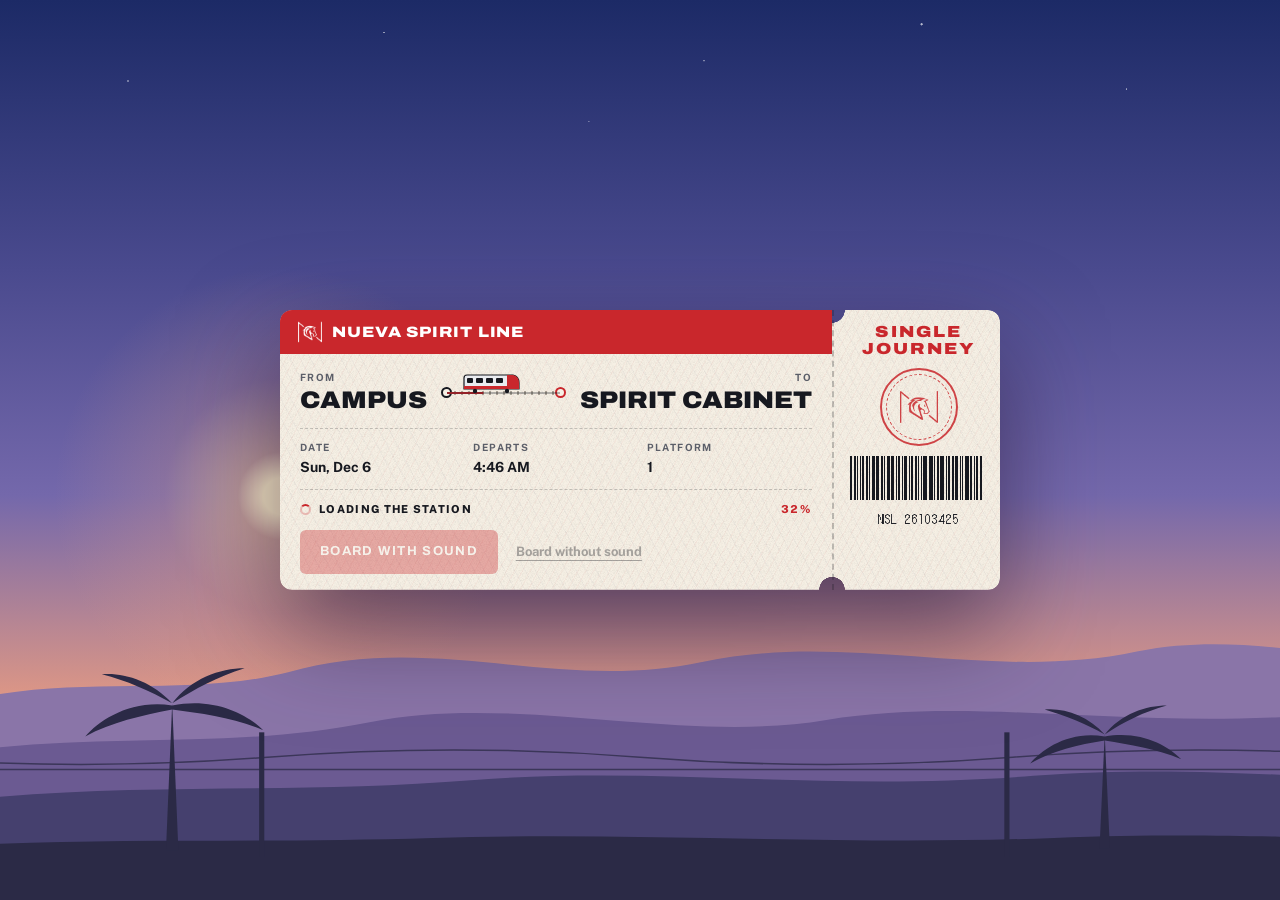
==== commit 2ec743c6: "Smooth edges (no more flickering stripes in the cars), and a dog in the Mini Characters' style - The" ====
--- a/index.html
+++ b/index.html
@@ -28,6 +28,7 @@
 <link rel="modulepreload" href="/hub/scenes.js">
 <link rel="modulepreload" href="/hub/eventride.js">
 <link rel="modulepreload" href="/hub/ridetrain.js">
+<link rel="modulepreload" href="/hub/toy.js">
 <link rel="modulepreload" href="/vendor/jsm/loaders/GLTFLoader.js">
 <link rel="modulepreload" href="/vendor/jsm/utils/SkeletonUtils.js">
 <link rel="modulepreload" href="/vendor/jsm/utils/BufferGeometryUtils.js">
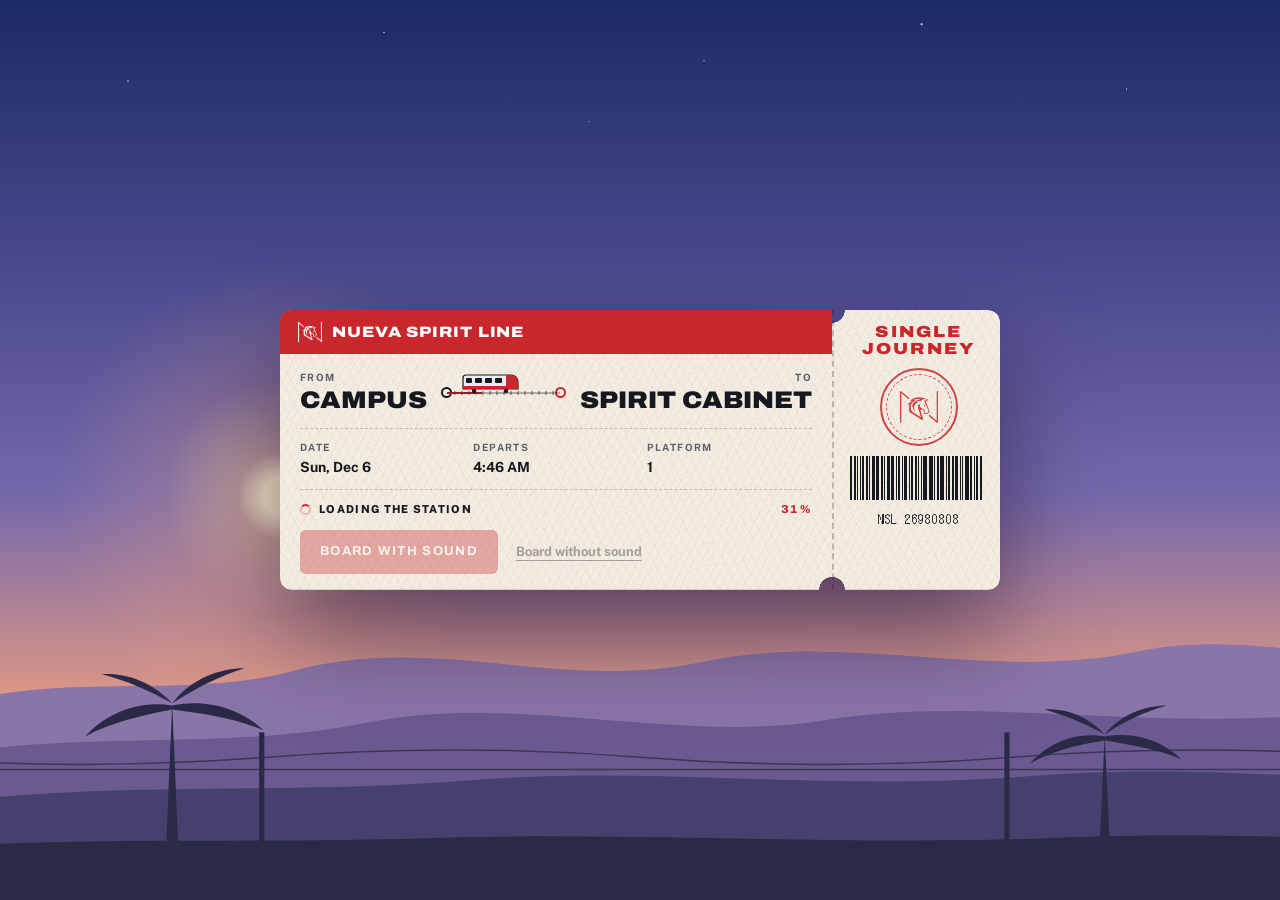
==== commit 4b2ecfc3: "Drive the train: the driver's seat, and three new places to take it A red "Drive" plate over the fro" ====
--- a/index.html
+++ b/index.html
@@ -29,6 +29,7 @@
 <link rel="modulepreload" href="/hub/eventride.js">
 <link rel="modulepreload" href="/hub/ridetrain.js">
 <link rel="modulepreload" href="/hub/toy.js">
+<link rel="modulepreload" href="/hub/biomes.js">
 <link rel="modulepreload" href="/vendor/jsm/loaders/GLTFLoader.js">
 <link rel="modulepreload" href="/vendor/jsm/utils/SkeletonUtils.js">
 <link rel="modulepreload" href="/vendor/jsm/utils/BufferGeometryUtils.js">
@@ -155,7 +156,7 @@
 .crew-back{position:absolute;left:50%;white-space:nowrap;bottom:calc(28px + env(safe-area-inset-bottom));transform:translate(-50%,12px);opacity:0;pointer-events:none;display:inline-flex;align-items:center;gap:10px;padding:11px 18px 11px 16px;border-radius:var(--r);background:#fff;color:var(--ink);font-family:var(--display);font-size:12.5px;font-weight:700;letter-spacing:.1em;text-transform:uppercase;box-shadow:var(--lift);transition:opacity .5s ease,transform .6s var(--ease),background-color .2s}
 .crew-back:hover{background:#f1ece2}
 .back::before{content:"";width:7px;height:7px;margin-right:1px;border-left:2px solid currentColor;border-bottom:2px solid currentColor;transform:rotate(45deg)}
-body.visiting .crew-back:not(.board-back){opacity:1;transform:translate(-50%,0);pointer-events:auto}
+body.visiting .crew-back:not(.board-back):not(.drive-back){opacity:1;transform:translate(-50%,0);pointer-events:auto}
 /* the photo gallery, over the inside of car 1: the evening sky, frosted, with the car behind it */
 #gallery{position:fixed;inset:0;z-index:31;color:#fff;background:linear-gradient(180deg,rgba(16,21,50,.9) 0%,rgba(34,32,70,.87) 60%,rgba(84,52,66,.85) 100%);-webkit-backdrop-filter:blur(16px) saturate(1.1);backdrop-filter:blur(16px) saturate(1.1);opacity:0;transition:opacity .6s ease}
 #gallery.open{opacity:1}
@@ -193,6 +194,30 @@
 .cop-tag::after{content:"";position:absolute;left:50%;bottom:-6px;margin-left:-6px;border:6px solid transparent;border-bottom:0;border-top-color:var(--navy);transition:border-color .2s}
 .cop-tag svg{width:14px;height:14px;flex:none;color:var(--amber)}
 .cop-tag:hover{background:var(--navy-2)}.cop-tag:hover::after{border-top-color:var(--navy-2)}
+/* driving: the "Drive" plate over the front of the train (Spirit red), the labels over the desk's buttons in the cab,
+   the "Next stop" sign while the train runs, and the fade (into the seat, and out of the tunnel) */
+.drive-tag{background:var(--red)}.drive-tag::after{border-top-color:var(--red)}
+.drive-tag svg{color:#fff}
+.drive-tag:hover{background:var(--red-dark)}.drive-tag:hover::after{border-top-color:var(--red-dark)}
+#drive{position:fixed;inset:0;z-index:30;pointer-events:none}
+#drive .dest{position:absolute;left:0;top:0;display:flex;flex-direction:column;align-items:center;gap:1px;padding:7px 13px 8px 13px;border-radius:4px;background:rgba(255,255,255,.97);color:var(--ink);box-shadow:var(--lift);white-space:nowrap;opacity:0;pointer-events:none;transition:opacity .4s ease,background-color .2s;will-change:transform;cursor:pointer}
+#drive .dest::after{content:"";position:absolute;left:50%;bottom:-6px;margin-left:-6px;border:6px solid transparent;border-bottom:0;border-top-color:rgba(255,255,255,.96)}
+#drive .dest i{position:absolute;left:0;right:0;top:0;height:3px;border-radius:4px 4px 0 0}
+#drive .dest b{font-family:var(--display);font-size:13px;font-weight:800;letter-spacing:.06em;text-transform:uppercase;line-height:1.1}
+#drive .dest span{font-size:10px;font-weight:700;letter-spacing:.12em;text-transform:uppercase;color:var(--muted)}
+#drive .dest:hover,#drive .dest.hot{background:#f1ece2}
+#drive .dest[aria-current]{cursor:default}
+#drive .dest[aria-current] span::before{content:"";display:inline-block;width:6px;height:6px;border-radius:50%;background:var(--red);margin-right:6px;vertical-align:1px}
+#drive.on .dest{opacity:1;pointer-events:auto}
+#drive.on .drive-back{opacity:1;transform:translate(-50%,0);pointer-events:auto}
+.drive-next{position:fixed;left:50%;top:calc(18px + env(safe-area-inset-top,0px));z-index:31;display:flex;align-items:baseline;gap:12px;padding:9px 16px 10px;border-radius:var(--r);background:linear-gradient(180deg,#1f2026,#15161a);box-shadow:0 0 0 1px #050506,var(--lift);transform:translate(-50%,-10px);opacity:0;pointer-events:none;transition:opacity .5s ease,transform .7s var(--ease);white-space:nowrap}
+.drive-next.on{opacity:1;transform:translate(-50%,0)}
+.drive-next span{font-family:var(--display);font-size:10.5px;font-weight:700;letter-spacing:.16em;text-transform:uppercase;color:#a9a49a}
+.drive-next b{font-family:"DotGothic16",monospace;font-weight:400;font-size:19px;letter-spacing:.06em;color:var(--amber);text-transform:uppercase}
+#drive-fade{position:fixed;inset:0;z-index:44;pointer-events:none;opacity:0}
+#drive-fade.warm{background:radial-gradient(circle at 50% 50%,#fffaf0 0%,#ffe2b8 45%,#ffb07a 100%)}
+#drive-fade.white{background:radial-gradient(circle at 50% 50%,#ffffff 0%,#fff8ec 60%,#ffeed6 100%)}
+@media (max-width:560px){#drive .dest{padding:5px 9px 6px}#drive .dest b{font-size:11.5px}#drive .dest span{font-size:9px}.drive-next b{font-size:16px}}
 .talk{position:fixed;left:50%;bottom:calc(28px + env(safe-area-inset-bottom,0px));z-index:32;display:flex;gap:10px;justify-content:center;width:max-content;max-width:calc(100% - 28px);transform:translate(-50%,14px);opacity:0;transition:opacity .45s ease,transform .6s var(--ease)}
 .talk[hidden]{display:none}
 .talk:not(.open){pointer-events:none} /* faded out, it mustn't catch clicks meant for what's underneath */
@@ -402,6 +427,10 @@
 </div>
 <div id="scene-ui" hidden><div class="sc-bar"><div class="sc-nav" id="sc-nav"><button class="sc-arrow" id="sc-prev" type="button" aria-label="Previous"><svg viewBox="0 0 24 24" fill="none" stroke="currentColor" stroke-width="2.6" stroke-linecap="round" stroke-linejoin="round" aria-hidden="true"><path d="M15 6l-6 6 6 6"/></svg></button><span class="sc-count" id="sc-count"></span><button class="sc-arrow" id="sc-next" type="button" aria-label="Next"><svg viewBox="0 0 24 24" fill="none" stroke="currentColor" stroke-width="2.6" stroke-linecap="round" stroke-linejoin="round" aria-hidden="true"><path d="M9 6l6 6-6 6"/></svg></button></div><button class="crew-back sc-back back" id="sc-back" type="button">Back to the platform</button></div><div class="sr-only" id="sc-text" aria-live="polite"></div></div>
 <div id="crew" hidden><div id="crew-tags" aria-live="polite"></div><button class="crew-back back" id="crew-back" type="button">Back to the platform</button></div>
+<button class="cop-tag drive-tag" id="drive-tag" type="button" aria-label="Drive the train: choose where it goes"><svg viewBox="0 0 16 16" aria-hidden="true"><path fill="currentColor" d="M8 1.5a6.5 6.5 0 1 0 0 13 6.5 6.5 0 0 0 0-13Zm0 2a4.5 4.5 0 0 1 4.3 3.2H3.7A4.5 4.5 0 0 1 8 3.5Zm-4.4 5.2 2.9.6.6 2.9a4.5 4.5 0 0 1-3.5-3.5Zm5.3 3.5.6-2.9 2.9-.6a4.5 4.5 0 0 1-3.5 3.5ZM8 7.4a1 1 0 1 1 0 2 1 1 0 0 1 0-2Z"/></svg><b>Drive</b></button>
+<div id="drive" aria-label="Choose where the train goes"><div id="dest"></div><button class="crew-back back drive-back" id="drive-back" type="button" tabindex="-1">Back to the platform</button></div>
+<div class="drive-next" id="drive-next" aria-live="polite"><span>Next stop</span><b id="drive-next-name"></b></div>
+<div id="drive-fade" aria-hidden="true"></div>
 <button class="cop-tag" id="cop-tag" type="button" aria-label="Leaderboard: ask the officer for the standings"><svg viewBox="0 0 16 16" aria-hidden="true"><path fill="currentColor" d="M2 9h3v5H2zM6.5 5h3v9h-3zM11 2h3v12h-3z"/></svg><b>Leaderboard</b></button>
 <div class="talk" id="talk" hidden role="group" aria-label="The officer's sign"><p class="sr-only" id="talk-text" aria-live="polite"></p>
   <a class="talk-btn primary" id="talk-full" href="/points/">Full leaderboard</a><button class="talk-btn back" id="talk-back" type="button">Back to the platform</button>
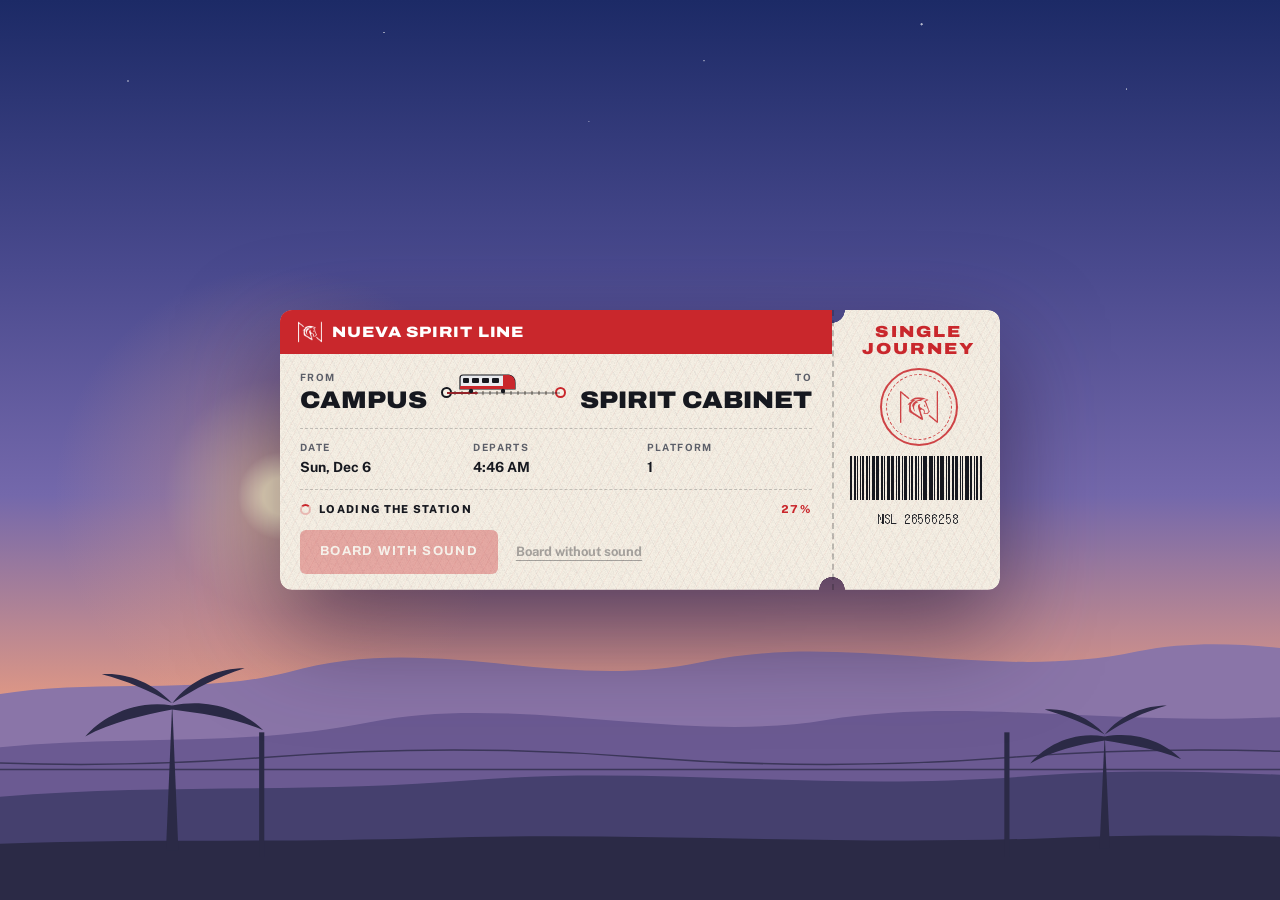
==== commit dc45ed10: "Walk the whole train from the driver's seat, skip the journey, fix the Events bar - Drive: get up fr" ====
--- a/index.html
+++ b/index.html
@@ -156,7 +156,7 @@
 .crew-back{position:absolute;left:50%;white-space:nowrap;bottom:calc(28px + env(safe-area-inset-bottom));transform:translate(-50%,12px);opacity:0;pointer-events:none;display:inline-flex;align-items:center;gap:10px;padding:11px 18px 11px 16px;border-radius:var(--r);background:#fff;color:var(--ink);font-family:var(--display);font-size:12.5px;font-weight:700;letter-spacing:.1em;text-transform:uppercase;box-shadow:var(--lift);transition:opacity .5s ease,transform .6s var(--ease),background-color .2s}
 .crew-back:hover{background:#f1ece2}
 .back::before{content:"";width:7px;height:7px;margin-right:1px;border-left:2px solid currentColor;border-bottom:2px solid currentColor;transform:rotate(45deg)}
-body.visiting .crew-back:not(.board-back):not(.drive-back){opacity:1;transform:translate(-50%,0);pointer-events:auto}
+body.visiting .crew-back:where(:not(.board-back):not(.drive-back)){opacity:1;transform:translate(-50%,0);pointer-events:auto}
 /* the photo gallery, over the inside of car 1: the evening sky, frosted, with the car behind it */
 #gallery{position:fixed;inset:0;z-index:31;color:#fff;background:linear-gradient(180deg,rgba(16,21,50,.9) 0%,rgba(34,32,70,.87) 60%,rgba(84,52,66,.85) 100%);-webkit-backdrop-filter:blur(16px) saturate(1.1);backdrop-filter:blur(16px) saturate(1.1);opacity:0;transition:opacity .6s ease}
 #gallery.open{opacity:1}
@@ -217,6 +217,20 @@
 #drive-fade{position:fixed;inset:0;z-index:44;pointer-events:none;opacity:0}
 #drive-fade.warm{background:radial-gradient(circle at 50% 50%,#fffaf0 0%,#ffe2b8 45%,#ffb07a 100%)}
 #drive-fade.white{background:radial-gradient(circle at 50% 50%,#ffffff 0%,#fff8ec 60%,#ffeed6 100%)}
+#drive-skip.on{opacity:1;pointer-events:auto}
+#drive.on #dest.away .dest{opacity:0;pointer-events:none}
+/* walking the train: a stick for touch screens, and a hint (until you first move) */
+#joy{display:none;position:fixed;left:calc(18px + env(safe-area-inset-left,0px));bottom:calc(84px + env(safe-area-inset-bottom,0px));z-index:31;width:112px;height:112px;border-radius:50%;background:rgba(255,255,255,.18);box-shadow:inset 0 0 0 2px rgba(255,255,255,.55);touch-action:none}
+#joy i{position:absolute;left:50%;top:50%;width:46px;height:46px;margin:-23px 0 0 -23px;border-radius:50%;background:rgba(255,255,255,.92);box-shadow:var(--lift)}
+@media (pointer:coarse){body.driving #joy{display:block}}
+body.driving #station{touch-action:none}
+.walk-hint{position:fixed;left:clamp(16px,3vw,36px);bottom:calc(28px + env(safe-area-inset-bottom,0px));z-index:31;display:flex;align-items:center;gap:16px;padding:9px 14px;border-radius:var(--r);background:rgba(16,18,24,.72);color:#fff;font-family:var(--display);font-size:11.5px;font-weight:700;letter-spacing:.1em;text-transform:uppercase;opacity:0;pointer-events:none;transition:opacity .5s ease}
+.walk-hint.on{opacity:1}
+body.walked .walk-hint{opacity:0}
+.walk-hint .keys{display:inline-flex;align-items:center;gap:3px}
+.walk-hint kbd{display:inline-grid;place-items:center;min-width:20px;height:20px;margin-right:1px;border-radius:4px;background:#fff;color:var(--ink);font:inherit;font-size:11px;letter-spacing:0}
+.walk-hint .keys kbd:last-of-type{margin-right:8px}
+@media (pointer:coarse){.walk-hint{left:auto;right:16px;bottom:calc(150px + env(safe-area-inset-bottom,0px))}.walk-hint .keys{display:none}}
 @media (max-width:560px){#drive .dest{padding:5px 9px 6px}#drive .dest b{font-size:11.5px}#drive .dest span{font-size:9px}.drive-next b{font-size:16px}}
 .talk{position:fixed;left:50%;bottom:calc(28px + env(safe-area-inset-bottom,0px));z-index:32;display:flex;gap:10px;justify-content:center;width:max-content;max-width:calc(100% - 28px);transform:translate(-50%,14px);opacity:0;transition:opacity .45s ease,transform .6s var(--ease)}
 .talk[hidden]{display:none}
@@ -309,7 +323,7 @@
   .hole{right:auto;left:50%;top:auto;bottom:-11px;margin-left:-11px}
 }
 .skip{position:fixed;z-index:30;right:clamp(16px,3vw,36px);bottom:calc(20px + env(safe-area-inset-bottom,0px));background:rgba(255,255,255,.92);color:var(--ink);border-radius:var(--r);padding:8px 14px;font-family:var(--display);font-size:12px;font-weight:700;letter-spacing:.1em;box-shadow:var(--lift);text-transform:uppercase;opacity:0;pointer-events:none;transition:opacity .6s}
-body.intro .skip{opacity:1;pointer-events:auto}
+body.intro #skip{opacity:1;pointer-events:auto}
 body.intro .hud,body.intro .board{opacity:0!important;pointer-events:none}
 .hud{transition:opacity 1s var(--ease),transform 1.2s var(--ease);transition-delay:1.2s}
 body.pre .hud{opacity:0;transform:translateY(-14px)}
@@ -431,6 +445,9 @@
 <div id="drive" aria-label="Choose where the train goes"><div id="dest"></div><button class="crew-back back drive-back" id="drive-back" type="button" tabindex="-1">Back to the platform</button></div>
 <div class="drive-next" id="drive-next" aria-live="polite"><span>Next stop</span><b id="drive-next-name"></b></div>
 <div id="drive-fade" aria-hidden="true"></div>
+<button class="skip" id="drive-skip" type="button">Skip</button>
+<div id="joy" aria-hidden="true"><i></i></div>
+<div class="walk-hint" id="walk-hint" aria-hidden="true"><span class="keys"><kbd>W</kbd><kbd>A</kbd><kbd>S</kbd><kbd>D</kbd>Walk</span><span>Drag to look</span></div>
 <button class="cop-tag" id="cop-tag" type="button" aria-label="Leaderboard: ask the officer for the standings"><svg viewBox="0 0 16 16" aria-hidden="true"><path fill="currentColor" d="M2 9h3v5H2zM6.5 5h3v9h-3zM11 2h3v12h-3z"/></svg><b>Leaderboard</b></button>
 <div class="talk" id="talk" hidden role="group" aria-label="The officer's sign"><p class="sr-only" id="talk-text" aria-live="polite"></p>
   <a class="talk-btn primary" id="talk-full" href="/points/">Full leaderboard</a><button class="talk-btn back" id="talk-back" type="button">Back to the platform</button>
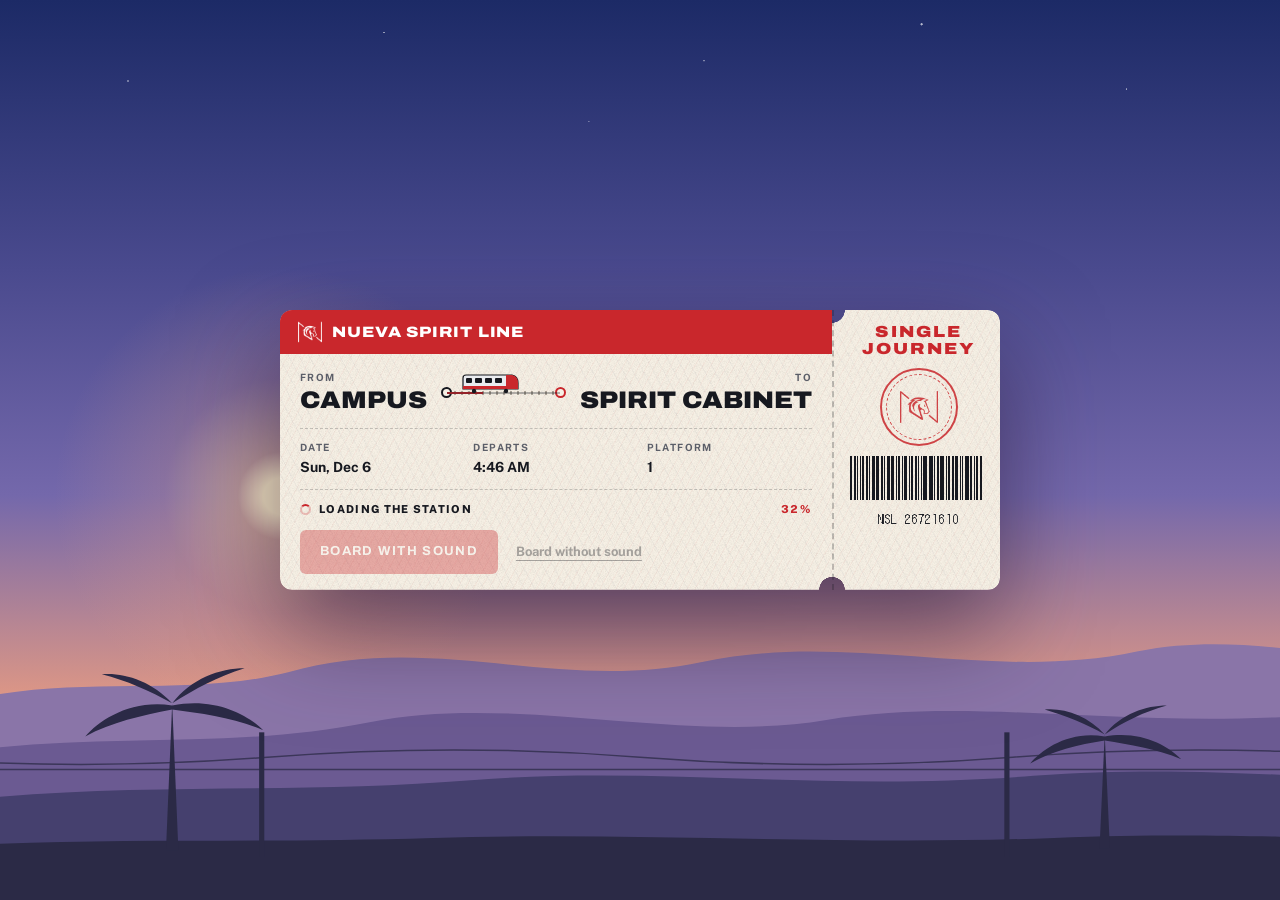
==== commit 59acde50: "Walking the train: the view follows the mouse instead of dragging With a mouse the view turns toward" ====
--- a/index.html
+++ b/index.html
@@ -226,11 +226,12 @@
 body.driving #station{touch-action:none}
 .walk-hint{position:fixed;left:clamp(16px,3vw,36px);bottom:calc(28px + env(safe-area-inset-bottom,0px));z-index:31;display:flex;align-items:center;gap:16px;padding:9px 14px;border-radius:var(--r);background:rgba(16,18,24,.72);color:#fff;font-family:var(--display);font-size:11.5px;font-weight:700;letter-spacing:.1em;text-transform:uppercase;opacity:0;pointer-events:none;transition:opacity .5s ease}
 .walk-hint.on{opacity:1}
+@media not (pointer:coarse){.walk-hint .look-t{display:none}}
 body.walked .walk-hint{opacity:0}
 .walk-hint .keys{display:inline-flex;align-items:center;gap:3px}
 .walk-hint kbd{display:inline-grid;place-items:center;min-width:20px;height:20px;margin-right:1px;border-radius:4px;background:#fff;color:var(--ink);font:inherit;font-size:11px;letter-spacing:0}
 .walk-hint .keys kbd:last-of-type{margin-right:8px}
-@media (pointer:coarse){.walk-hint{left:auto;right:16px;bottom:calc(150px + env(safe-area-inset-bottom,0px))}.walk-hint .keys{display:none}}
+@media (pointer:coarse){.walk-hint{left:auto;right:16px;bottom:calc(150px + env(safe-area-inset-bottom,0px))}.walk-hint .keys,.walk-hint .look-m{display:none}}
 @media (max-width:560px){#drive .dest{padding:5px 9px 6px}#drive .dest b{font-size:11.5px}#drive .dest span{font-size:9px}.drive-next b{font-size:16px}}
 .talk{position:fixed;left:50%;bottom:calc(28px + env(safe-area-inset-bottom,0px));z-index:32;display:flex;gap:10px;justify-content:center;width:max-content;max-width:calc(100% - 28px);transform:translate(-50%,14px);opacity:0;transition:opacity .45s ease,transform .6s var(--ease)}
 .talk[hidden]{display:none}
@@ -447,7 +448,7 @@
 <div id="drive-fade" aria-hidden="true"></div>
 <button class="skip" id="drive-skip" type="button">Skip</button>
 <div id="joy" aria-hidden="true"><i></i></div>
-<div class="walk-hint" id="walk-hint" aria-hidden="true"><span class="keys"><kbd>W</kbd><kbd>A</kbd><kbd>S</kbd><kbd>D</kbd>Walk</span><span>Drag to look</span></div>
+<div class="walk-hint" id="walk-hint" aria-hidden="true"><span class="keys"><kbd>W</kbd><kbd>A</kbd><kbd>S</kbd><kbd>D</kbd>Walk</span><span class="look-m">Mouse to look</span><span class="look-t">Drag to look</span></div>
 <button class="cop-tag" id="cop-tag" type="button" aria-label="Leaderboard: ask the officer for the standings"><svg viewBox="0 0 16 16" aria-hidden="true"><path fill="currentColor" d="M2 9h3v5H2zM6.5 5h3v9h-3zM11 2h3v12h-3z"/></svg><b>Leaderboard</b></button>
 <div class="talk" id="talk" hidden role="group" aria-label="The officer's sign"><p class="sr-only" id="talk-text" aria-live="polite"></p>
   <a class="talk-btn primary" id="talk-full" href="/points/">Full leaderboard</a><button class="talk-btn back" id="talk-back" type="button">Back to the platform</button>
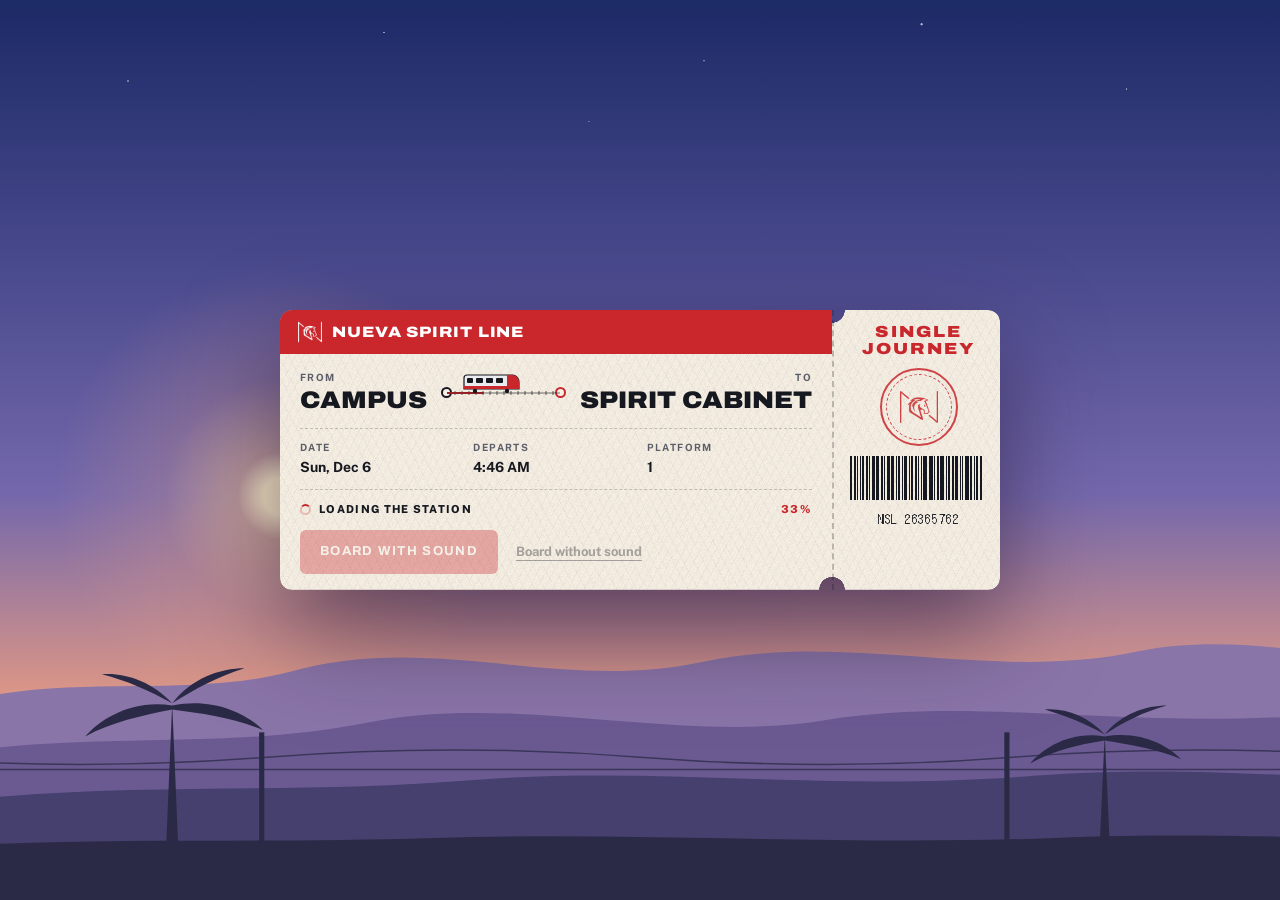
==== commit 31088e83: "Walking the train: capture the mouse like a game, with higher sensitivity Walking now locks the poin" ====
--- a/index.html
+++ b/index.html
@@ -226,6 +226,10 @@
 body.driving #station{touch-action:none}
 .walk-hint{position:fixed;left:clamp(16px,3vw,36px);bottom:calc(28px + env(safe-area-inset-bottom,0px));z-index:31;display:flex;align-items:center;gap:16px;padding:9px 14px;border-radius:var(--r);background:rgba(16,18,24,.72);color:#fff;font-family:var(--display);font-size:11.5px;font-weight:700;letter-spacing:.1em;text-transform:uppercase;opacity:0;pointer-events:none;transition:opacity .5s ease}
 .walk-hint.on{opacity:1}
+#reticle{display:none;position:fixed;left:50%;top:50%;z-index:31;width:6px;height:6px;margin:-3px 0 0 -3px;border-radius:50%;background:#fff;box-shadow:0 0 0 1.5px rgba(16,18,24,.55);pointer-events:none}
+body.driving.locked #reticle{display:block}
+.lock-hint{position:fixed;left:50%;top:50%;z-index:31;transform:translate(-50%,-50%);padding:9px 14px;border-radius:var(--r);background:rgba(16,18,24,.72);color:#fff;font-family:var(--display);font-size:11.5px;font-weight:700;letter-spacing:.1em;text-transform:uppercase;opacity:0;pointer-events:none;transition:opacity .3s ease}
+body.canlock.driving.walked:not(.locked) .lock-hint{opacity:1}
 @media not (pointer:coarse){.walk-hint .look-t{display:none}}
 body.walked .walk-hint{opacity:0}
 .walk-hint .keys{display:inline-flex;align-items:center;gap:3px}
@@ -448,6 +452,7 @@
 <div id="drive-fade" aria-hidden="true"></div>
 <button class="skip" id="drive-skip" type="button">Skip</button>
 <div id="joy" aria-hidden="true"><i></i></div>
+<div id="reticle"></div><div class="lock-hint" aria-hidden="true">Click to look</div>
 <div class="walk-hint" id="walk-hint" aria-hidden="true"><span class="keys"><kbd>W</kbd><kbd>A</kbd><kbd>S</kbd><kbd>D</kbd>Walk</span><span class="look-m">Mouse to look</span><span class="look-t">Drag to look</span></div>
 <button class="cop-tag" id="cop-tag" type="button" aria-label="Leaderboard: ask the officer for the standings"><svg viewBox="0 0 16 16" aria-hidden="true"><path fill="currentColor" d="M2 9h3v5H2zM6.5 5h3v9h-3zM11 2h3v12h-3z"/></svg><b>Leaderboard</b></button>
 <div class="talk" id="talk" hidden role="group" aria-label="The officer's sign"><p class="sr-only" id="talk-text" aria-live="polite"></p>
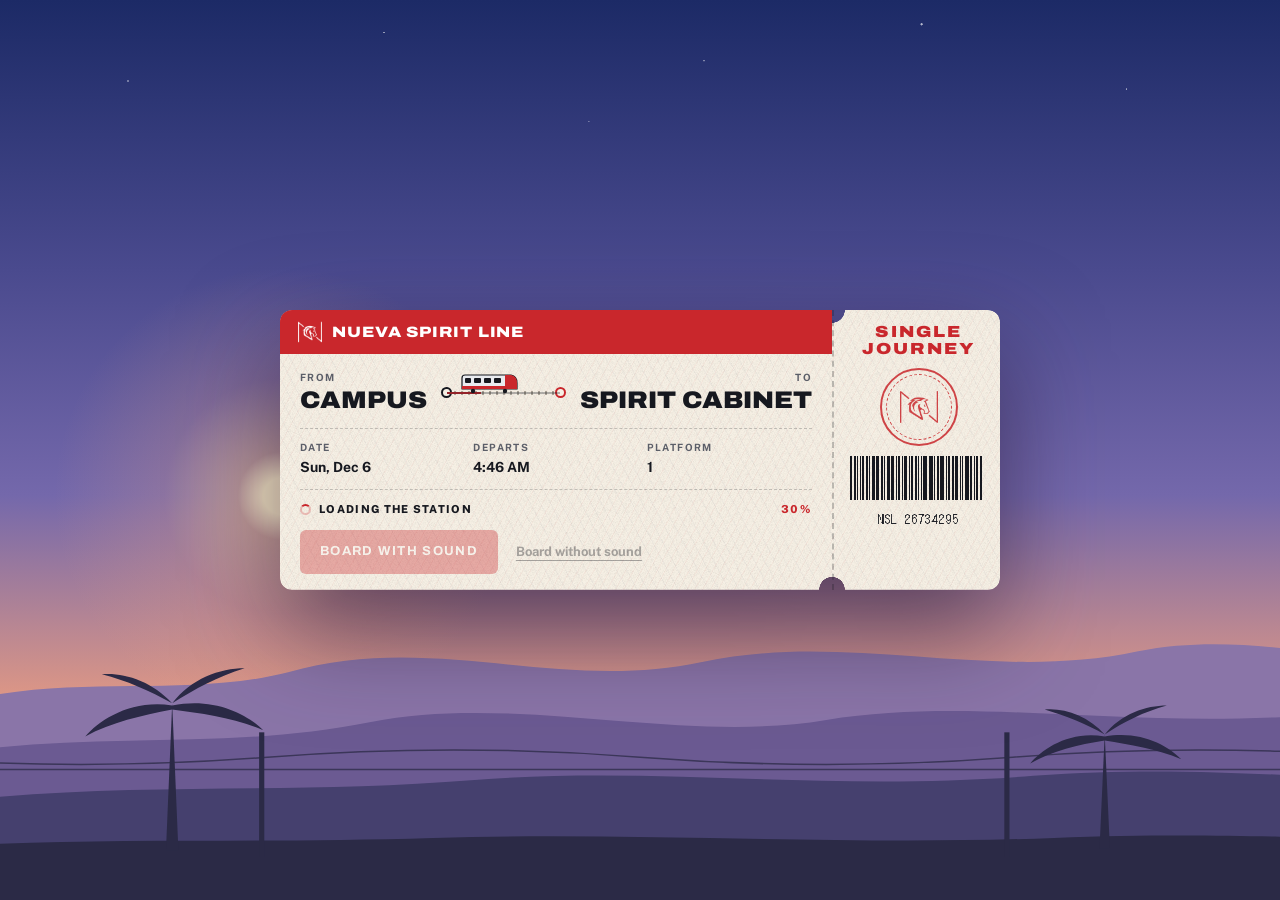
==== commit d32cdb24: "Walking: a clearer centre dot, and a click in the cab captures the mouse The dot is larger with a da" ====
--- a/index.html
+++ b/index.html
@@ -226,7 +226,7 @@
 body.driving #station{touch-action:none}
 .walk-hint{position:fixed;left:clamp(16px,3vw,36px);bottom:calc(28px + env(safe-area-inset-bottom,0px));z-index:31;display:flex;align-items:center;gap:16px;padding:9px 14px;border-radius:var(--r);background:rgba(16,18,24,.72);color:#fff;font-family:var(--display);font-size:11.5px;font-weight:700;letter-spacing:.1em;text-transform:uppercase;opacity:0;pointer-events:none;transition:opacity .5s ease}
 .walk-hint.on{opacity:1}
-#reticle{display:none;position:fixed;left:50%;top:50%;z-index:31;width:6px;height:6px;margin:-3px 0 0 -3px;border-radius:50%;background:#fff;box-shadow:0 0 0 1.5px rgba(16,18,24,.55);pointer-events:none}
+#reticle{display:none;position:fixed;left:50%;top:50%;z-index:60;width:8px;height:8px;margin:-4px 0 0 -4px;border-radius:50%;background:#fff;box-shadow:0 0 0 2px rgba(16,18,24,.7),0 1px 4px rgba(0,0,0,.45);pointer-events:none}
 body.driving.locked #reticle{display:block}
 .lock-hint{position:fixed;left:50%;top:50%;z-index:31;transform:translate(-50%,-50%);padding:9px 14px;border-radius:var(--r);background:rgba(16,18,24,.72);color:#fff;font-family:var(--display);font-size:11.5px;font-weight:700;letter-spacing:.1em;text-transform:uppercase;opacity:0;pointer-events:none;transition:opacity .3s ease}
 body.canlock.driving.walked:not(.locked) .lock-hint{opacity:1}
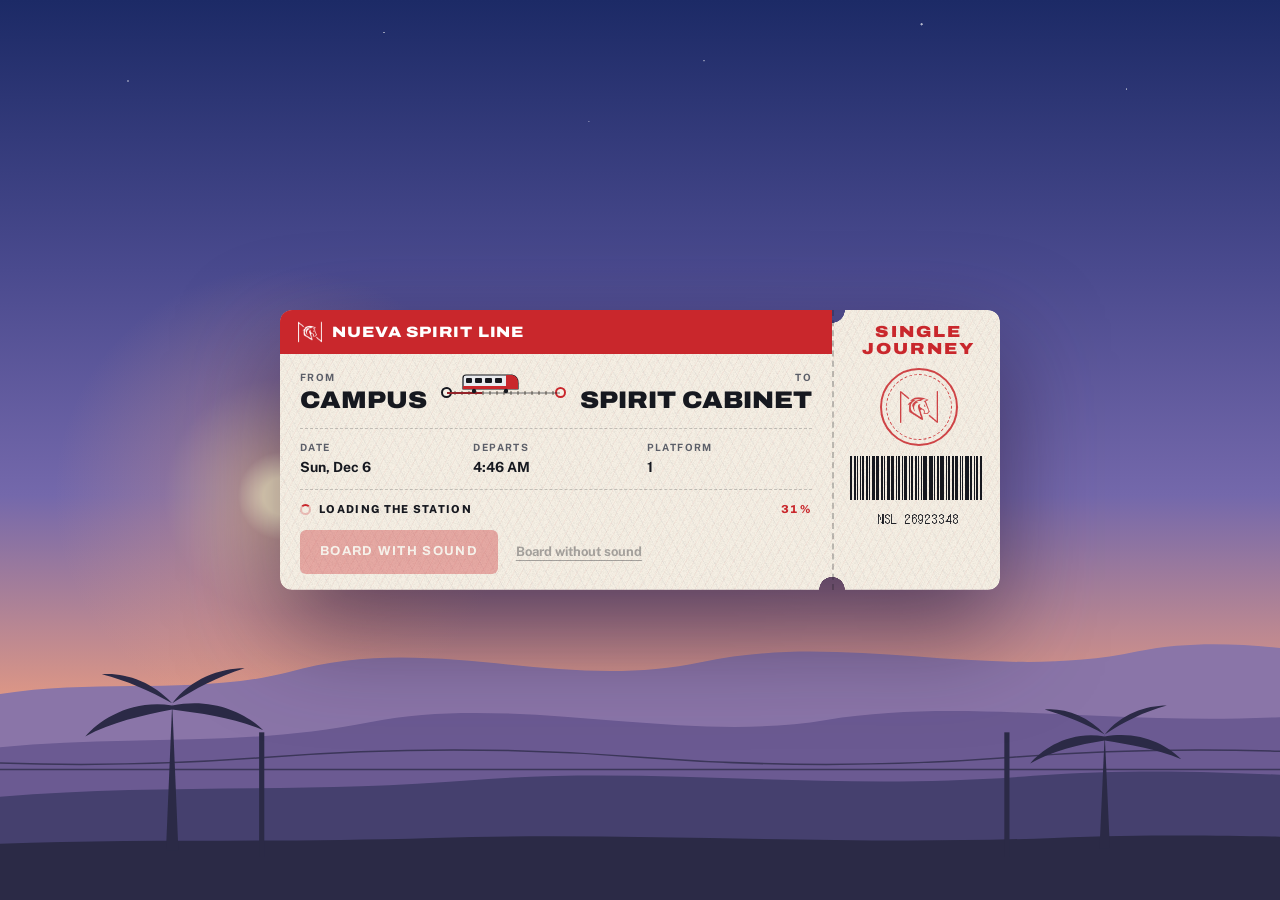
==== commit 42ac2992: "Site-wide audit: faster loading, a sturdier photo Worker, fresh renders - Loading: only the half of " ====
--- a/index.html
+++ b/index.html
@@ -10,7 +10,7 @@
 <meta property="og:description" content="Photos, the weekly newsletter, events and the Spirit Points standings. All aboard.">
 <meta property="og:type" content="website">
 <meta name="twitter:card" content="summary_large_image">
-<meta property="og:image" content="/share.png">
+<meta property="og:image" content="https://spirit.ivancui211.workers.dev/share.jpg"><meta property="og:image:width" content="1200"><meta property="og:image:height" content="630">
 <link rel="icon" type="image/png" href="/favicon-64.png">
 <link rel="apple-touch-icon" href="/apple-touch-icon.png">
 <script type="importmap">{"imports":{"three":"/vendor/three.module.min.js"}}</script>
@@ -39,7 +39,7 @@
 <link rel="preconnect" href="https://fonts.gstatic.com" crossorigin>
 <link rel="stylesheet" href="/gallery/gallery.css">
 <link rel="stylesheet" href="/points/board.css">
-<link rel="stylesheet" href="https://fonts.googleapis.com/css2?family=Archivo:wdth,wght@62..125,400..900&family=Public+Sans:wght@400;500;600;700&family=DotGothic16&family=Newsreader:ital,wght@0,400;0,600;0,700;0,800;1,400&display=swap">
+<link rel="stylesheet" href="https://fonts.googleapis.com/css2?family=Archivo:wdth,wght@100..125,400..900&family=Public+Sans:wght@400;500;600;700&family=DotGothic16&family=Newsreader:ital,wght@0,400;0,600;0,700;0,800;1,400&display=swap">
 <style>
 /* Layout: a golden-hour 3D platform fills the screen; a white station sign sits top-left, the LED departure board (the menu) bottom-left, and the train's doors are the sections. */
 :root{
@@ -338,8 +338,12 @@
 /* Without WebGL or with reduced motion: the board becomes the page */
 body.static{overflow:auto}
 body.static #station,body.static .vignette{display:none}
-body.static #title{position:relative;width:auto;height:auto;margin:0 auto;clip:auto;overflow:visible;white-space:normal;padding:110px 20px 0;max-width:640px;color:#fff;font-family:var(--display);font-stretch:125%;font-weight:900;text-transform:uppercase;font-size:clamp(26px,6vw,48px);line-height:.95}
-body.static .board{position:relative;left:auto;bottom:auto;opacity:1;transform:none;margin:24px auto 40px;width:min(560px,calc(100% - 32px))}
+body.static #title{position:relative;width:min(612px,calc(100% - 24px));height:auto;margin:0 auto;clip:auto;overflow:visible;white-space:normal;padding:110px 0 0;color:#fff;font-family:var(--display);font-stretch:125%;font-weight:900;text-transform:uppercase;font-size:clamp(26px,6vw,48px);line-height:.95}
+body.static .board{position:relative;left:auto;right:auto;bottom:auto;opacity:1;transform:none;margin:24px auto 20px;width:min(612px,calc(100% - 24px))}
+/* (the same width as on the platform, so the names fit; the officer's label becomes the way to the standings) */
+body.static .cop-tag{position:relative;margin:0 auto 48px;opacity:1;pointer-events:auto;transform:none!important;padding:10px 16px 10px 14px}
+body.static .cop-tag::after{display:none}
+body.static .drive-tag{display:none}
 @media (prefers-reduced-motion:reduce){*,*::before,*::after{animation:none!important;transition:none!important}}
 </style>
 </head>
